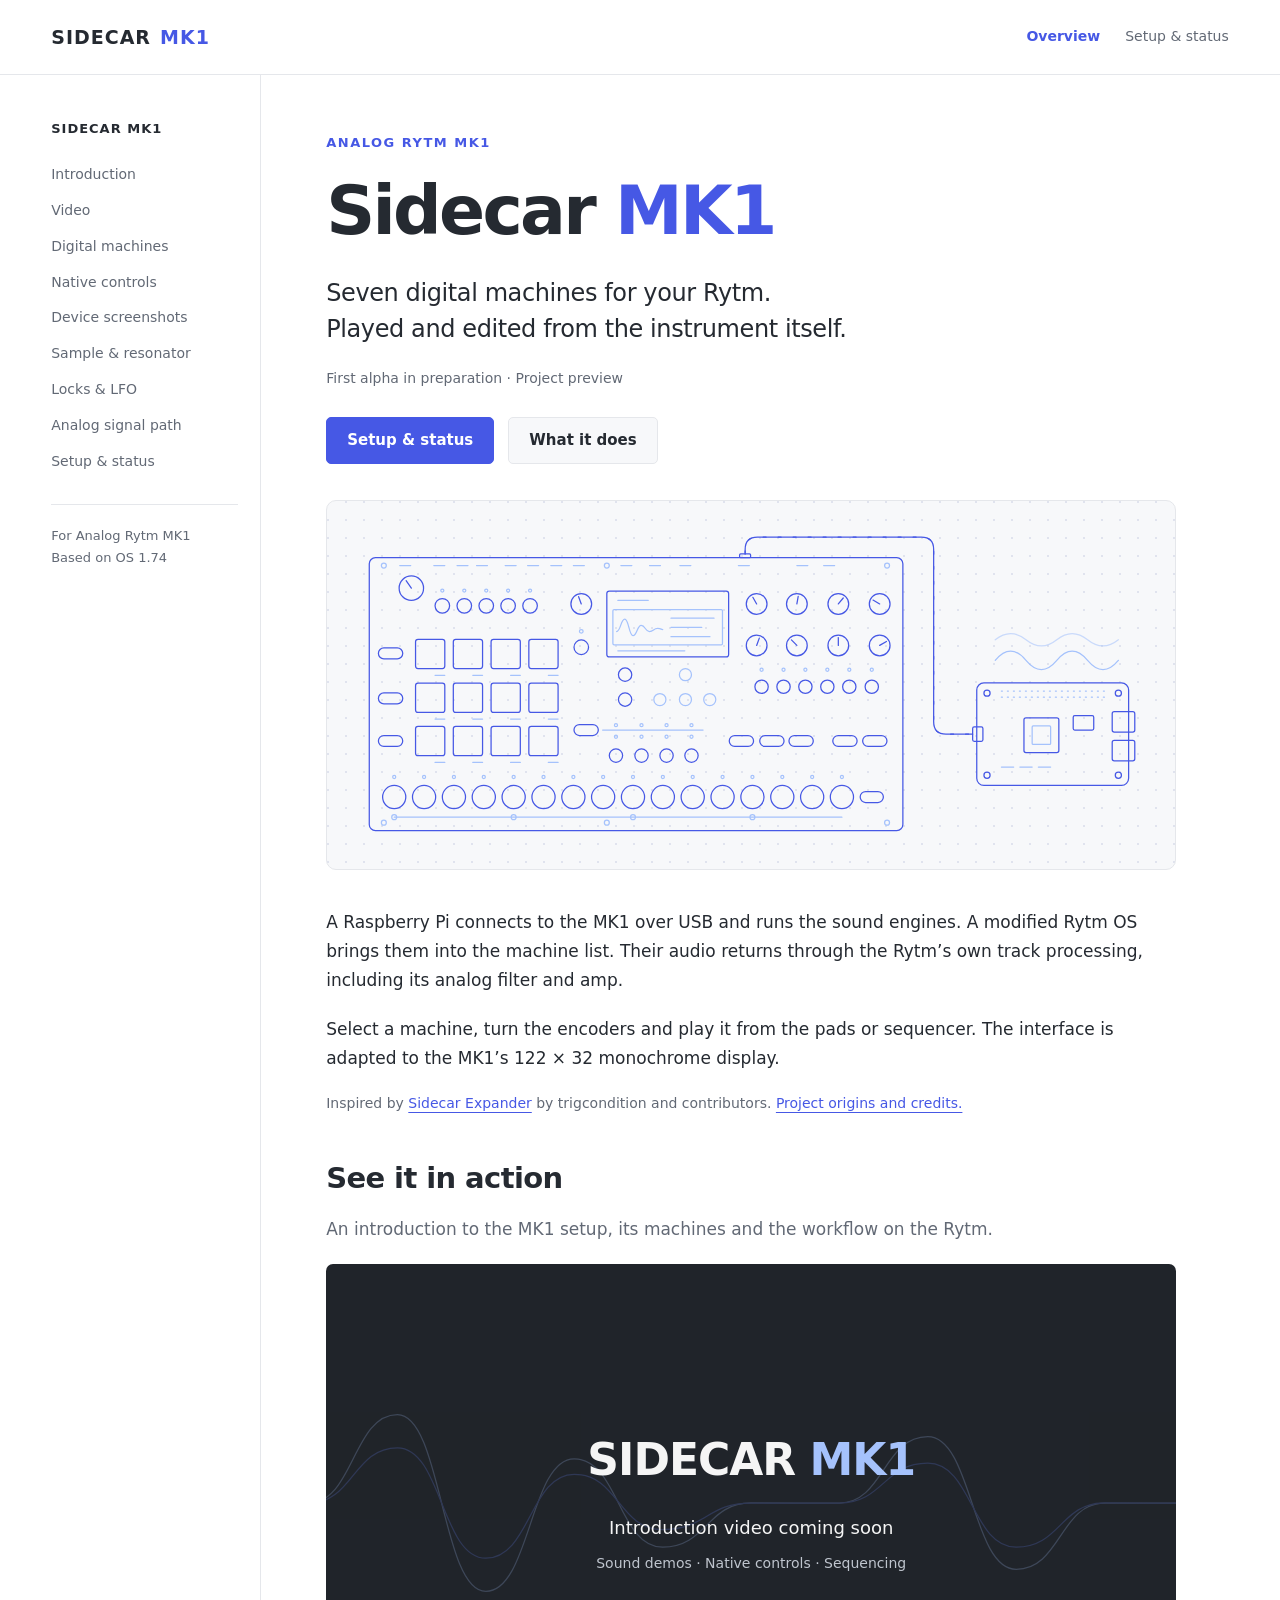
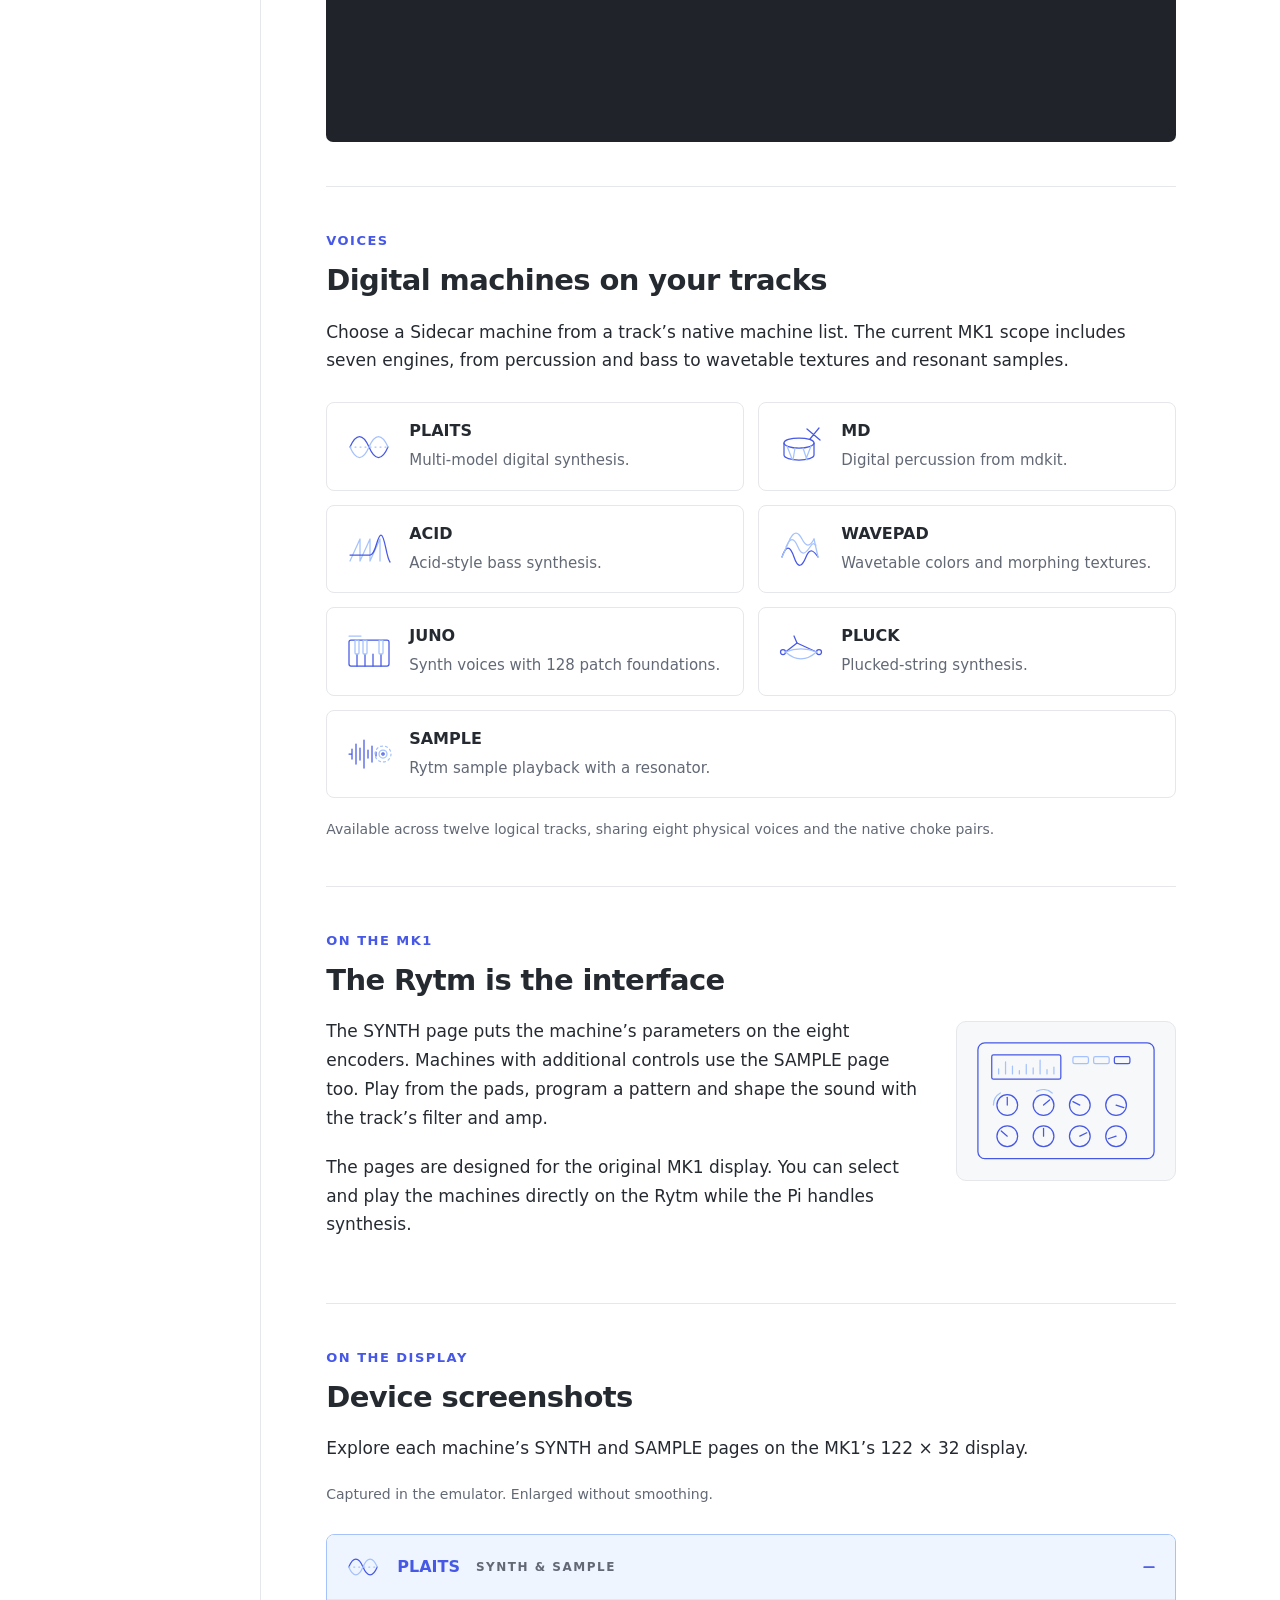
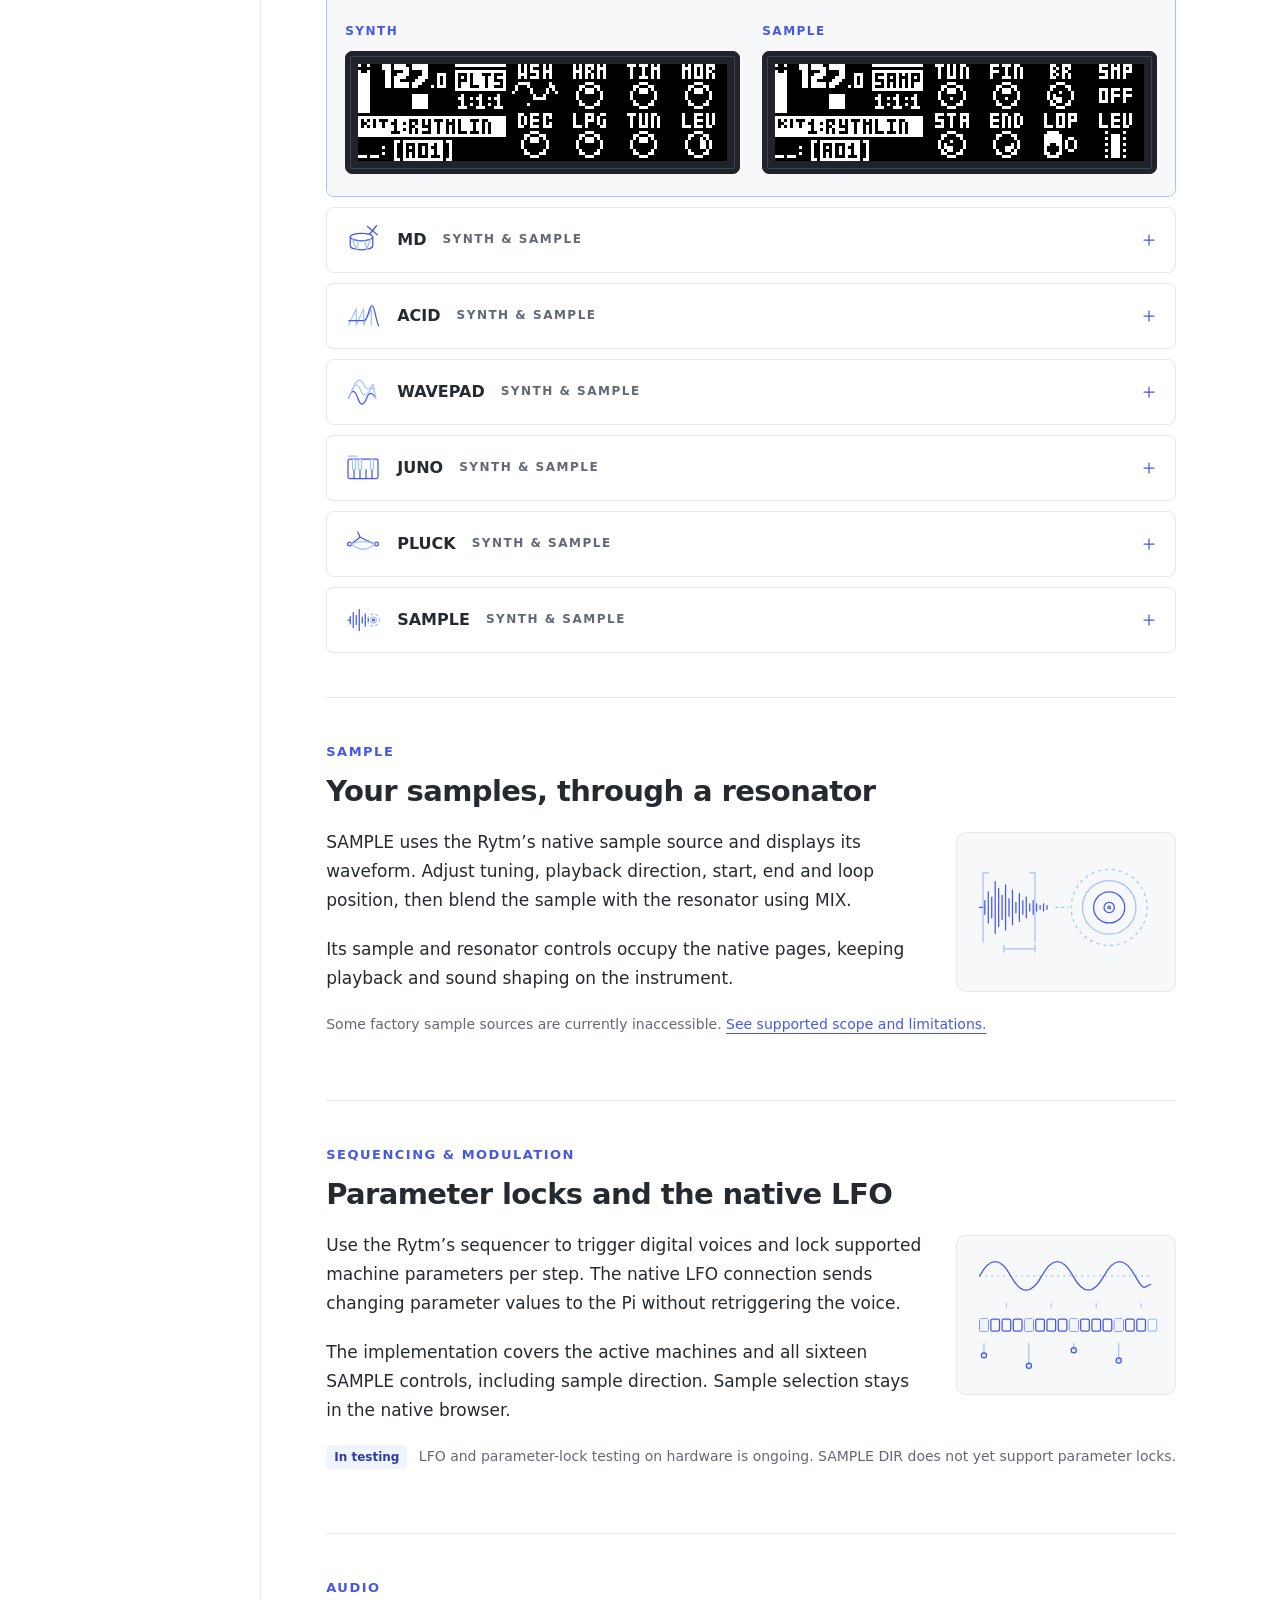
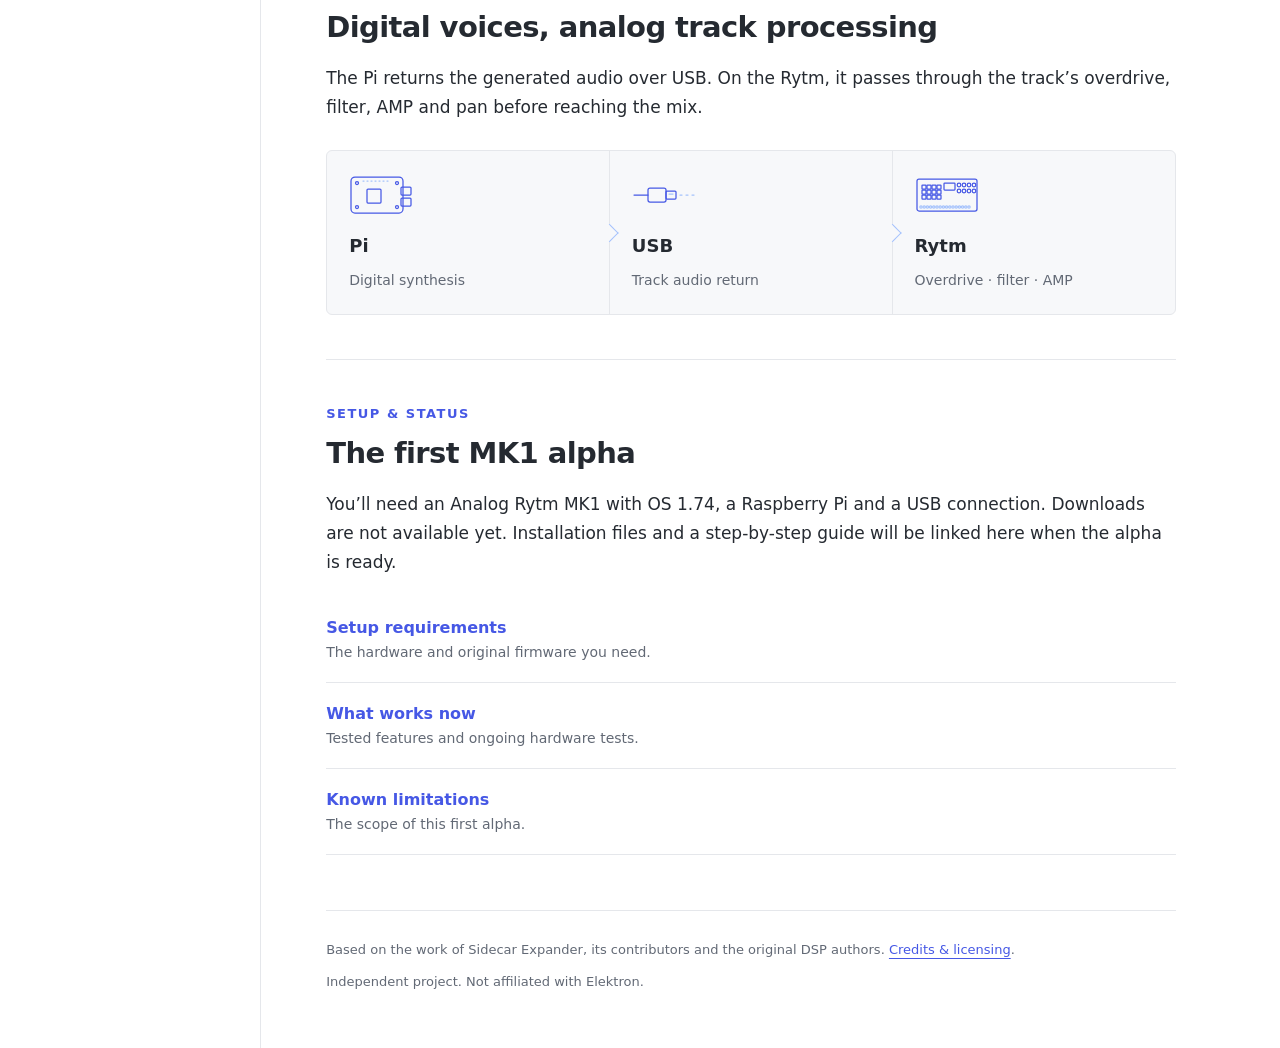
==== site/index.html @ 12b9b9e6 "Publish Sidecar MK1 website" ====
<!doctype html>
<html lang="en">
<head>
  <meta charset="utf-8">
  <meta name="viewport" content="width=device-width, initial-scale=1">
  <title>Sidecar MK1 — Digital machines for the Analog Rytm</title>
  <meta name="description" content="Seven digital machines for the Analog Rytm MK1. Native controls, sequencing, sample resonators and the Rytm analog signal path. Introduction, features and setup.">
  <meta name="theme-color" content="#ffffff">
  <link rel="icon" href="mark.svg" type="image/svg+xml">
  <link rel="stylesheet" href="style.css">
  <script src="video.js" defer></script>
</head>
<body>
  <a class="skip" href="#main">Skip to content</a>
  <header class="masthead">
    <div class="wrap header-inner">
      <a class="brand" href="index.html" aria-label="Sidecar MK1 home">SIDECAR <span>MK1</span></a>
      <nav aria-label="Main navigation">
        <a href="index.html" aria-current="page">Overview</a>
        <a href="guide.html">Setup &amp; status</a>
      </nav>
    </div>
  </header>
  <div class="wrap docs-layout">
    <aside class="sidebar">
      <nav aria-label="On this page">
        <p class="nav-title">SIDECAR MK1</p>
        <a href="#main">Introduction</a>
        <a href="#video">Video</a>
        <a href="#machines">Digital machines</a>
        <a href="#controls">Native controls</a>
        <a href="#screens">Device screenshots</a>
        <a href="#sample">Sample &amp; resonator</a>
        <a href="#modulation">Locks &amp; LFO</a>
        <a href="#signal">Analog signal path</a>
        <a href="#setup">Setup &amp; status</a>
        <div class="sidebar-note">For Analog Rytm MK1<br>Based on OS 1.74</div>
      </nav>
    </aside>
    <main id="main" class="home-content">
      <section class="intro-section">
        <p class="eyebrow">ANALOG RYTM MK1</p>
        <h1>Sidecar <span>MK1</span></h1>
        <p class="lead">Seven digital machines for your Rytm.<br>Played and edited from the instrument itself.</p>
        <p class="version">First alpha in preparation · Project preview</p>
        <div class="actions">
          <a class="button" href="#setup">Setup &amp; status</a>
          <a class="button secondary" href="#machines">What it does</a>
        </div>
        <figure class="hero-art" aria-hidden="true">
          <svg class="illo" viewBox="0 -6 764 300" focusable="false">
            <g class="hero-rytm">
            <rect x="10" y="20" width="520" height="265.9" rx="6"/>
            <circle class="soft" cx="24.2" cy="27.7" r="2.4"/>
            <circle class="soft" cx="514.6" cy="27.7" r="2.4"/>
            <circle class="soft" cx="24.2" cy="278.2" r="2.4"/>
            <circle class="soft" cx="514.6" cy="278.2" r="2.4"/>
            <circle class="soft" cx="241.5" cy="27.7" r="2.4"/>
            <circle class="soft" cx="241.5" cy="278.2" r="2.4"/>
            <path class="soft" d="M39.7 27.7h10.7M72.9 27.7h10.7M95.5 27.7h10.7M114.5 27.7h10.7M142.4 27.7h10.7M164.3 27.7h10.7M186.9 27.7h10.7M208.9 27.7h10.7M255.2 27.7h10.7M283.1 27.7h10.7M312.7 27.7h10.7M369.7 27.7h10.7M426.7 27.7h10.7M452.8 27.7h10.7"/>
            <circle cx="51.0" cy="49.7" r="11.9"/>
            <path d="M51.0 49.7L45.9 42.4"/>
            <circle cx="81.2" cy="66.9" r="7.1"/>
            <circle class="soft" cx="81.2" cy="52.1" r="1.5"/>
            <circle cx="102.6" cy="66.9" r="7.1"/>
            <circle class="soft" cx="102.6" cy="52.1" r="1.5"/>
            <circle cx="124.0" cy="66.9" r="7.1"/>
            <circle class="soft" cx="124.0" cy="52.1" r="1.5"/>
            <circle cx="145.3" cy="66.9" r="7.1"/>
            <circle class="soft" cx="145.3" cy="52.1" r="1.5"/>
            <circle cx="166.7" cy="66.9" r="7.1"/>
            <circle class="soft" cx="166.7" cy="52.1" r="1.5"/>
            <circle cx="216.6" cy="65.1" r="10.1"/>
            <path d="M216.6 65.1L214.0 58.0"/>
            <circle class="soft" cx="216.6" cy="91.8" r="1.8"/>
            <circle cx="216.6" cy="107.3" r="7.1"/>
            <rect x="241.5" y="52.6" width="118.7" height="64.1" rx="2.4"/>
            <rect class="soft" x="247.4" y="70.5" width="106.8" height="34.4" rx="1.2"/>
            <path class="soft" d="M252.2 61.6h29.7M252.2 110.8h65.3"/>
            <path class="soft" d="M251 92c4 0 4-12 8-12s4 16 8 16 4-10 8-10 4 6 8 6 4-3 8-3 3 1 5 1"/>
            <path class="soft" d="M304 79h42M304 88h30M304 97h38"/>
            <rect x="18.9" y="107.9" width="23.7" height="10.7" rx="5.3"/>
            <rect x="18.9" y="151.8" width="23.7" height="10.7" rx="5.3"/>
            <rect x="18.9" y="193.3" width="23.7" height="10.7" rx="5.3"/>
            <rect class="pad" x="55.1" y="99.5" width="28.5" height="28.5" rx="2.4"/>
            <path class="soft" d="M74.1 134.6h9.5"/>
            <rect class="pad" x="91.9" y="99.5" width="28.5" height="28.5" rx="2.4"/>
            <path class="soft" d="M110.9 134.6h9.5"/>
            <rect class="pad pad-hit pad-hit-2" x="128.7" y="99.5" width="28.5" height="28.5" rx="2.4"/>
            <path class="soft" d="M147.7 134.6h9.5"/>
            <rect class="pad" x="165.5" y="99.5" width="28.5" height="28.5" rx="2.4"/>
            <path class="soft" d="M184.5 134.6h9.5"/>
            <rect class="pad" x="55.1" y="142.3" width="28.5" height="28.5" rx="2.4"/>
            <path class="soft" d="M74.1 177.3h9.5"/>
            <rect class="pad" x="91.9" y="142.3" width="28.5" height="28.5" rx="2.4"/>
            <path class="soft" d="M110.9 177.3h9.5"/>
            <rect class="pad" x="128.7" y="142.3" width="28.5" height="28.5" rx="2.4"/>
            <path class="soft" d="M147.7 177.3h9.5"/>
            <rect class="pad" x="165.5" y="142.3" width="28.5" height="28.5" rx="2.4"/>
            <path class="soft" d="M184.5 177.3h9.5"/>
            <rect class="pad pad-hit" x="55.1" y="184.4" width="28.5" height="28.5" rx="2.4"/>
            <path class="soft" d="M74.1 219.5h9.5"/>
            <rect class="pad" x="91.9" y="184.4" width="28.5" height="28.5" rx="2.4"/>
            <path class="soft" d="M110.9 219.5h9.5"/>
            <rect class="pad" x="128.7" y="184.4" width="28.5" height="28.5" rx="2.4"/>
            <path class="soft" d="M147.7 219.5h9.5"/>
            <rect class="pad" x="165.5" y="184.4" width="28.5" height="28.5" rx="2.4"/>
            <path class="soft" d="M184.5 219.5h9.5"/>
            <circle cx="387.5" cy="65.1" r="10.1"/>
            <path d="M387.5 65.1L383.8 58.6"/>
            <circle cx="426.7" cy="65.1" r="10.1"/>
            <path d="M426.7 65.1L428.0 57.7"/>
            <circle cx="467.1" cy="65.1" r="10.1"/>
            <path d="M467.1 65.1L471.9 59.3"/>
            <circle cx="507.4" cy="65.1" r="10.1"/>
            <path d="M507.4 65.1L500.9 61.3"/>
            <circle cx="387.5" cy="105.5" r="10.1"/>
            <path d="M387.5 105.5L390.1 98.4"/>
            <circle cx="426.7" cy="105.5" r="10.1"/>
            <path d="M426.7 105.5L421.4 100.1"/>
            <circle cx="467.1" cy="105.5" r="10.1"/>
            <path d="M467.1 105.5L467.1 97.9"/>
            <circle cx="507.4" cy="105.5" r="10.1"/>
            <path d="M507.4 105.5L514.0 101.7"/>
            <circle cx="392.3" cy="145.8" r="6.5"/>
            <circle class="soft" cx="392.3" cy="129.2" r="1.5"/>
            <circle cx="413.7" cy="145.8" r="6.5"/>
            <circle class="soft" cx="413.7" cy="129.2" r="1.5"/>
            <circle cx="435.0" cy="145.8" r="6.5"/>
            <circle class="soft" cx="435.0" cy="129.2" r="1.5"/>
            <circle cx="456.4" cy="145.8" r="6.5"/>
            <circle class="soft" cx="456.4" cy="129.2" r="1.5"/>
            <circle cx="477.8" cy="145.8" r="6.5"/>
            <circle class="soft" cx="477.8" cy="129.2" r="1.5"/>
            <circle cx="499.7" cy="145.8" r="6.5"/>
            <circle class="soft" cx="499.7" cy="129.2" r="1.5"/>
            <circle cx="259.3" cy="134.0" r="6.5"/>
            <circle cx="259.3" cy="158.3" r="6.5"/>
            <circle class="soft" cx="318.1" cy="134.0" r="5.9"/>
            <circle class="soft" cx="293.2" cy="158.3" r="5.9"/>
            <circle class="soft" cx="318.1" cy="158.3" r="5.9"/>
            <circle class="soft" cx="341.8" cy="158.3" r="5.9"/>
            <rect x="209.5" y="182.6" width="23.7" height="10.7" rx="5.3"/>
            <path class="soft" d="M237.4 188.0h97.9"/>
            <circle cx="250.4" cy="212.9" r="6.5"/>
            <circle class="soft" cx="250.4" cy="183.2" r="1.5"/>
            <circle class="soft" cx="250.4" cy="194.5" r="1.5"/>
            <circle cx="275.3" cy="212.9" r="6.5"/>
            <circle class="soft" cx="275.3" cy="183.2" r="1.5"/>
            <circle class="soft" cx="275.3" cy="194.5" r="1.5"/>
            <circle cx="299.7" cy="212.9" r="6.5"/>
            <circle class="soft" cx="299.7" cy="183.2" r="1.5"/>
            <circle class="soft" cx="299.7" cy="194.5" r="1.5"/>
            <circle cx="324.0" cy="212.9" r="6.5"/>
            <circle class="soft" cx="324.0" cy="183.2" r="1.5"/>
            <circle class="soft" cx="324.0" cy="194.5" r="1.5"/>
            <rect x="360.8" y="193.3" width="23.7" height="10.7" rx="5.3"/>
            <rect x="390.5" y="193.3" width="23.7" height="10.7" rx="5.3"/>
            <rect x="419.0" y="193.3" width="23.7" height="10.7" rx="5.3"/>
            <rect x="461.7" y="193.3" width="23.7" height="10.7" rx="5.3"/>
            <rect x="490.8" y="193.3" width="23.7" height="10.7" rx="5.3"/>
            <circle cx="34.3" cy="253.3" r="11.3"/>
            <circle class="soft" cx="34.3" cy="233.7" r="1.5"/>
            <circle cx="63.4" cy="253.3" r="11.3"/>
            <circle class="soft" cx="63.4" cy="233.7" r="1.5"/>
            <circle cx="92.5" cy="253.3" r="11.3"/>
            <circle class="soft" cx="92.5" cy="233.7" r="1.5"/>
            <circle cx="121.6" cy="253.3" r="11.3"/>
            <circle class="soft" cx="121.6" cy="233.7" r="1.5"/>
            <circle cx="150.7" cy="253.3" r="11.3"/>
            <circle class="soft" cx="150.7" cy="233.7" r="1.5"/>
            <circle cx="179.8" cy="253.3" r="11.3"/>
            <circle class="soft" cx="179.8" cy="233.7" r="1.5"/>
            <circle cx="208.9" cy="253.3" r="11.3"/>
            <circle class="soft" cx="208.9" cy="233.7" r="1.5"/>
            <circle cx="237.9" cy="253.3" r="11.3"/>
            <circle class="soft" cx="237.9" cy="233.7" r="1.5"/>
            <circle cx="267.0" cy="253.3" r="11.3"/>
            <circle class="soft" cx="267.0" cy="233.7" r="1.5"/>
            <circle cx="296.1" cy="253.3" r="11.3"/>
            <circle class="soft" cx="296.1" cy="233.7" r="1.5"/>
            <circle cx="325.2" cy="253.3" r="11.3"/>
            <circle class="soft" cx="325.2" cy="233.7" r="1.5"/>
            <circle cx="354.3" cy="253.3" r="11.3"/>
            <circle class="soft" cx="354.3" cy="233.7" r="1.5"/>
            <circle cx="383.4" cy="253.3" r="11.3"/>
            <circle class="soft" cx="383.4" cy="233.7" r="1.5"/>
            <circle cx="412.5" cy="253.3" r="11.3"/>
            <circle class="soft" cx="412.5" cy="233.7" r="1.5"/>
            <circle cx="441.6" cy="253.3" r="11.3"/>
            <circle class="soft" cx="441.6" cy="233.7" r="1.5"/>
            <circle cx="470.6" cy="253.3" r="11.3"/>
            <circle class="soft" cx="470.6" cy="233.7" r="1.5"/>
            <path class="soft" d="M34.3 272.9H470.6"/>
            <circle class="soft" cx="34.3" cy="272.9" r="2.4"/>
            <circle class="soft" cx="150.7" cy="272.9" r="2.4"/>
            <circle class="soft" cx="267.0" cy="272.9" r="2.4"/>
            <circle class="soft" cx="383.4" cy="272.9" r="2.4"/>
            <rect x="488.4" y="247.9" width="22.6" height="10.7" rx="5.3"/>
            <rect x="370.9" y="16.4" width="10.7" height="3.6" rx="1"/>
            </g>
            <path d="M376.3 16.4V12Q376.3 0 388.3 0H548Q560 0 560 12V180Q560 192 572 192H598"/><path class="hero-signal" d="M376.3 16.4V12Q376.3 0 388.3 0H548Q560 0 560 12V180Q560 192 572 192H598"/>
            <g class="hero-pi">
  <rect x="602" y="142" width="148" height="100" rx="7"/>
  <circle cx="612" cy="152" r="3"/><circle cx="740" cy="152" r="3"/><circle cx="612" cy="232" r="3"/><circle cx="740" cy="232" r="3"/>
  <path class="soft" d="M626 150h104M626 156h104" stroke-dasharray="1 5"/>
  <rect x="648" y="176" width="34" height="34" rx="2"/><rect class="soft" x="656" y="184" width="18" height="18" rx="1"/>
  <rect x="696" y="174" width="20" height="14" rx="1.5"/>
  <rect x="734" y="170" width="22" height="20" rx="2"/><rect x="734" y="198" width="22" height="20" rx="2"/>
  <rect x="598" y="185" width="10" height="14" rx="1.5"/>
  <path class="soft" d="M626 224h12M644 224h12M662 224h12"/>
</g>
<path class="soft" d="M620 120c10-12 20-12 30 0s20 12 30 0 20-12 30 0 20 12 30 0"/>
<path class="soft" d="M620 100c10-8 20-8 30 0s20 8 30 0 20-8 30 0 20 8 30 0" opacity=".55"/>
          </svg>
        </figure>
        <p>A Raspberry Pi connects to the MK1 over USB and runs the sound engines. A modified Rytm OS brings them into the machine list. Their audio returns through the Rytm’s own track processing, including its analog filter and amp.</p>
        <p>Select a machine, turn the encoders and play it from the pads or sequencer. The interface is adapted to the MK1’s 122 × 32 monochrome display.</p>
        <p class="origin">Inspired by <a href="https://trigcondition.github.io/sidecar-expander/">Sidecar Expander</a> by trigcondition and contributors. <a href="guide.html#credits">Project origins and credits.</a></p>
      </section>

      <section class="video-section" id="video" aria-labelledby="video-title">
        <h2 id="video-title">See it in action</h2>
        <p>An introduction to the MK1 setup, its machines and the workflow on the Rytm.</p>
        <div class="video-placeholder" id="video-placeholder">
          <svg class="illo video-illo" viewBox="0 0 400 120" aria-hidden="true" focusable="false">
            <path d="M0 60c20 0 20-40 40-40s20 80 40 80 20-60 40-60 20 40 40 40 20-20 40-20 20 0 40 0 20-30 40-30 20 60 40 60 20-30 40-30 20 0 40 0"/>
            <path class="soft" d="M0 60c20 0 20-25 40-25s20 50 40 50 20-38 40-38 20 25 40 25 20-12 40-12 20 0 40 0 20-18 40-18 20 38 40 38 20-20 40-20 20 0 40 0"/>
          </svg>
          <div class="video-wordmark" aria-hidden="true">SIDECAR <span>MK1</span></div>
          <p>Introduction video coming soon</p>
          <span>Sound demos · Native controls · Sequencing</span>
        </div>
        <div class="video-player" id="video-player" hidden></div>
        <p class="video-fallback" id="video-fallback" hidden><a id="video-link">Watch the introduction on YouTube</a></p>
      </section>

      <section class="feature" id="machines">
        <p class="eyebrow">VOICES</p>
        <h2>Digital machines on your tracks</h2>
        <p>Choose a Sidecar machine from a track’s native machine list. The current MK1 scope includes seven engines, from percussion and bass to wavetable textures and resonant samples.</p>
        <dl class="machine-list">
          <div><svg class="illo machine-icon" viewBox="0 0 48 48" aria-hidden="true" focusable="false"><path d="M5 24c6-14 13-14 19 0s13 14 19 0"/><path class="soft" d="M5 24c6 14 13 14 19 0s13-14 19 0"/><path class="soft" d="M5 24h38" stroke-dasharray="1 4"/></svg><dt>PLAITS</dt><dd>Multi-model digital synthesis.</dd></div>
          <div><svg class="illo machine-icon" viewBox="0 0 48 48" aria-hidden="true" focusable="false"><ellipse cx="22" cy="20" rx="15" ry="5"/><path d="M7 20v12c0 3 7 5 15 5s15-2 15-5V20"/><path class="soft" d="M10 23l5 13M18 25l-2 12M26 25l4 12M34 23l-5 13"/><path d="M30 6l13 11M42 5L33 16"/></svg><dt>MD</dt><dd>Digital percussion from mdkit.</dd></div>
          <div><svg class="illo machine-icon" viewBox="0 0 48 48" aria-hidden="true" focusable="false"><path class="soft" d="M5 36L15 14v22L25 14v22L35 14v22"/><path d="M5 30h20c6 0 7-20 11-20s5 22 9 27"/></svg><dt>ACID</dt><dd>Acid-style bass synthesis.</dd></div>
          <div><svg class="illo machine-icon" viewBox="0 0 48 48" aria-hidden="true" focusable="false"><path class="soft" d="M13 14c4-8 8-8 12 0s8 8 12 0"/><path class="soft" d="M9 22c4-10 8-10 12 0s8 6 12 0 4-2 6-2"/><path d="M5 32c4-12 8-12 12 0s8 10 12 0 8-6 12 0"/><path class="soft" d="M5 32l8-18M41 32l-4-18"/></svg><dt>WAVEPAD</dt><dd>Wavetable colors and morphing textures.</dd></div>
          <div><svg class="illo machine-icon" viewBox="0 0 48 48" aria-hidden="true" focusable="false"><rect x="4" y="12" width="40" height="26" rx="2"/><path d="M12 38V26M20 38V26M28 38V26M36 38V26"/><rect class="soft" x="10" y="12" width="4" height="14" rx="1"/><rect class="soft" x="18" y="12" width="4" height="14" rx="1"/><rect class="soft" x="34" y="12" width="4" height="14" rx="1"/><path class="soft" d="M4 8h12"/></svg><dt>JUNO</dt><dd>Synth voices with 128 patch foundations.</dd></div>
          <div><svg class="illo machine-icon" viewBox="0 0 48 48" aria-hidden="true" focusable="false"><circle cx="6" cy="24" r="2.5"/><circle cx="42" cy="24" r="2.5"/><path d="M8.5 24L20 15l19.5 9"/><path class="soft" d="M8.5 24c10 9 21 9 31 0M8.5 24c10-4 21-4 31 0"/><path d="M20 15l-3-7"/></svg><dt>PLUCK</dt><dd>Plucked-string synthesis.</dd></div>
          <div><svg class="illo machine-icon" viewBox="0 0 48 48" aria-hidden="true" focusable="false"><path d="M4 24h3M7 19v10M11 14v20M15 18v12M19 10v28M23 20v8M27 16v16M31 22v4"/><circle class="soft" cx="38" cy="24" r="4"/><circle class="soft" cx="38" cy="24" r="8" stroke-dasharray="2 3"/><circle cx="38" cy="24" r="1.2"/></svg><dt>SAMPLE</dt><dd>Rytm sample playback with a resonator.</dd></div>
        </dl>
        <p class="note">Available across twelve logical tracks, sharing eight physical voices and the native choke pairs.</p>
      </section>

      <section class="feature" id="controls">
        <p class="eyebrow">ON THE MK1</p>
        <h2>The Rytm is the interface</h2>
        <figure class="feature-art" aria-hidden="true">
          <svg class="illo" viewBox="0 0 220 150" focusable="false">
            <rect x="8" y="8" width="204" height="134" rx="8"/>
            <rect x="24" y="22" width="80" height="28" rx="2"/>
            <path class="soft" d="M32 44v-6M40 44V30M48 44v-9M56 44v-4M64 44V33M72 44v-7M80 44V28M88 44v-5M96 44v-8"/>
            <rect class="soft" x="118" y="24" width="18" height="8" rx="2"/><rect class="soft" x="142" y="24" width="18" height="8" rx="2"/><rect x="166" y="24" width="18" height="8" rx="2"/>
            <circle cx="42" cy="80" r="12"/><path d="M42 80v-9"/><circle cx="84" cy="80" r="12"/><path d="M84 80l7-6"/>
            <circle cx="126" cy="80" r="12"/><path d="M126 80l-8-4"/><circle cx="168" cy="80" r="12"/><path d="M168 80l9 3"/>
            <circle cx="42" cy="116" r="12"/><path d="M42 116l-7-6"/><circle cx="84" cy="116" r="12"/><path d="M84 116v-9"/>
            <circle cx="126" cy="116" r="12"/><path d="M126 116l8-4"/><circle cx="168" cy="116" r="12"/><path d="M168 116l-9 3"/>
            <path class="soft" d="M26 80a16 16 0 0 1 8-14M76 64a16 16 0 0 1 18 2"/>
          </svg></figure>
        <p>The SYNTH page puts the machine’s parameters on the eight encoders. Machines with additional controls use the SAMPLE page too. Play from the pads, program a pattern and shape the sound with the track’s filter and amp.</p>
        <p>The pages are designed for the original MK1 display. You can select and play the machines directly on the Rytm while the Pi handles synthesis.</p>
      </section>

      <section class="feature" id="screens" aria-labelledby="screens-title">
        <p class="eyebrow">ON THE DISPLAY</p>
        <h2 id="screens-title">Device screenshots</h2>
        <p>Explore each machine’s SYNTH and SAMPLE pages on the MK1’s 122 × 32 display.</p>
        <p class="note">Captured in the emulator. Enlarged without smoothing.</p>
        <div class="screen-gallery">
          <details class="screen-machine" name="machine-screens" open>
            <summary><svg class="illo screen-icon" viewBox="0 0 48 48" aria-hidden="true" focusable="false"><path d="M5 24c6-14 13-14 19 0s13 14 19 0"/><path class="soft" d="M5 24c6 14 13 14 19 0s13-14 19 0"/><path class="soft" d="M5 24h38" stroke-dasharray="1 4"/></svg><span class="screen-name">PLAITS</span><span class="screen-summary">SYNTH &amp; SAMPLE</span><svg class="illo screen-toggle" viewBox="0 0 16 16" aria-hidden="true" focusable="false"><path d="M3 8h10"/><path class="screen-toggle-v" d="M8 3v10"/></svg></summary>
            <div class="screen-pair">
              <figure class="screen-panel">
                <figcaption>SYNTH</figcaption>
                <a href="screens/plaits-synth.png" aria-label="Open PLAITS SYNTH screenshot at full size">
                  <img src="screens/plaits-synth.png" width="976" height="256" loading="lazy" alt="PLAITS SYNTH page on the monochrome MK1 display">
                </a>
              </figure>
              <figure class="screen-panel">
                <figcaption>SAMPLE</figcaption>
                <a href="screens/plaits-smpl.png" aria-label="Open PLAITS SAMPLE screenshot at full size">
                  <img src="screens/plaits-smpl.png" width="976" height="256" loading="lazy" alt="PLAITS SAMPLE page on the monochrome MK1 display">
                </a>
              </figure>
            </div>
          </details>
          <details class="screen-machine" name="machine-screens">
            <summary><svg class="illo screen-icon" viewBox="0 0 48 48" aria-hidden="true" focusable="false"><ellipse cx="22" cy="20" rx="15" ry="5"/><path d="M7 20v12c0 3 7 5 15 5s15-2 15-5V20"/><path class="soft" d="M10 23l5 13M18 25l-2 12M26 25l4 12M34 23l-5 13"/><path d="M30 6l13 11M42 5L33 16"/></svg><span class="screen-name">MD</span><span class="screen-summary">SYNTH &amp; SAMPLE</span><svg class="illo screen-toggle" viewBox="0 0 16 16" aria-hidden="true" focusable="false"><path d="M3 8h10"/><path class="screen-toggle-v" d="M8 3v10"/></svg></summary>
            <div class="screen-pair">
              <figure class="screen-panel">
                <figcaption>SYNTH</figcaption>
                <a href="screens/md-synth.png" aria-label="Open MD SYNTH screenshot at full size">
                  <img src="screens/md-synth.png" width="976" height="256" loading="lazy" alt="MD SYNTH page on the monochrome MK1 display">
                </a>
              </figure>
              <figure class="screen-panel">
                <figcaption>SAMPLE</figcaption>
                <a href="screens/md-smpl.png" aria-label="Open MD SAMPLE screenshot at full size">
                  <img src="screens/md-smpl.png" width="976" height="256" loading="lazy" alt="MD SAMPLE page on the monochrome MK1 display">
                </a>
              </figure>
            </div>
          </details>
          <details class="screen-machine" name="machine-screens">
            <summary><svg class="illo screen-icon" viewBox="0 0 48 48" aria-hidden="true" focusable="false"><path class="soft" d="M5 36L15 14v22L25 14v22L35 14v22"/><path d="M5 30h20c6 0 7-20 11-20s5 22 9 27"/></svg><span class="screen-name">ACID</span><span class="screen-summary">SYNTH &amp; SAMPLE</span><svg class="illo screen-toggle" viewBox="0 0 16 16" aria-hidden="true" focusable="false"><path d="M3 8h10"/><path class="screen-toggle-v" d="M8 3v10"/></svg></summary>
            <div class="screen-pair">
              <figure class="screen-panel">
                <figcaption>SYNTH</figcaption>
                <a href="screens/acid-synth.png" aria-label="Open ACID SYNTH screenshot at full size">
                  <img src="screens/acid-synth.png" width="976" height="256" loading="lazy" alt="ACID SYNTH page on the monochrome MK1 display">
                </a>
              </figure>
              <figure class="screen-panel">
                <figcaption>SAMPLE</figcaption>
                <a href="screens/acid-smpl.png" aria-label="Open ACID SAMPLE screenshot at full size">
                  <img src="screens/acid-smpl.png" width="976" height="256" loading="lazy" alt="ACID SAMPLE page on the monochrome MK1 display">
                </a>
              </figure>
            </div>
          </details>
          <details class="screen-machine" name="machine-screens">
            <summary><svg class="illo screen-icon" viewBox="0 0 48 48" aria-hidden="true" focusable="false"><path class="soft" d="M13 14c4-8 8-8 12 0s8 8 12 0"/><path class="soft" d="M9 22c4-10 8-10 12 0s8 6 12 0 4-2 6-2"/><path d="M5 32c4-12 8-12 12 0s8 10 12 0 8-6 12 0"/><path class="soft" d="M5 32l8-18M41 32l-4-18"/></svg><span class="screen-name">WAVEPAD</span><span class="screen-summary">SYNTH &amp; SAMPLE</span><svg class="illo screen-toggle" viewBox="0 0 16 16" aria-hidden="true" focusable="false"><path d="M3 8h10"/><path class="screen-toggle-v" d="M8 3v10"/></svg></summary>
            <div class="screen-pair">
              <figure class="screen-panel">
                <figcaption>SYNTH</figcaption>
                <a href="screens/wavepad-synth.png" aria-label="Open WAVEPAD SYNTH screenshot at full size">
                  <img src="screens/wavepad-synth.png" width="976" height="256" loading="lazy" alt="WAVEPAD SYNTH page on the monochrome MK1 display">
                </a>
              </figure>
              <figure class="screen-panel">
                <figcaption>SAMPLE</figcaption>
                <a href="screens/wavepad-smpl.png" aria-label="Open WAVEPAD SAMPLE screenshot at full size">
                  <img src="screens/wavepad-smpl.png" width="976" height="256" loading="lazy" alt="WAVEPAD SAMPLE page on the monochrome MK1 display">
                </a>
              </figure>
            </div>
          </details>
          <details class="screen-machine" name="machine-screens">
            <summary><svg class="illo screen-icon" viewBox="0 0 48 48" aria-hidden="true" focusable="false"><rect x="4" y="12" width="40" height="26" rx="2"/><path d="M12 38V26M20 38V26M28 38V26M36 38V26"/><rect class="soft" x="10" y="12" width="4" height="14" rx="1"/><rect class="soft" x="18" y="12" width="4" height="14" rx="1"/><rect class="soft" x="34" y="12" width="4" height="14" rx="1"/><path class="soft" d="M4 8h12"/></svg><span class="screen-name">JUNO</span><span class="screen-summary">SYNTH &amp; SAMPLE</span><svg class="illo screen-toggle" viewBox="0 0 16 16" aria-hidden="true" focusable="false"><path d="M3 8h10"/><path class="screen-toggle-v" d="M8 3v10"/></svg></summary>
            <div class="screen-pair">
              <figure class="screen-panel">
                <figcaption>SYNTH</figcaption>
                <a href="screens/juno-synth.png" aria-label="Open JUNO SYNTH screenshot at full size">
                  <img src="screens/juno-synth.png" width="976" height="256" loading="lazy" alt="JUNO SYNTH page on the monochrome MK1 display">
                </a>
              </figure>
              <figure class="screen-panel">
                <figcaption>SAMPLE</figcaption>
                <a href="screens/juno-smpl.png" aria-label="Open JUNO SAMPLE screenshot at full size">
                  <img src="screens/juno-smpl.png" width="976" height="256" loading="lazy" alt="JUNO SAMPLE page on the monochrome MK1 display">
                </a>
              </figure>
            </div>
          </details>
          <details class="screen-machine" name="machine-screens">
            <summary><svg class="illo screen-icon" viewBox="0 0 48 48" aria-hidden="true" focusable="false"><circle cx="6" cy="24" r="2.5"/><circle cx="42" cy="24" r="2.5"/><path d="M8.5 24L20 15l19.5 9"/><path class="soft" d="M8.5 24c10 9 21 9 31 0M8.5 24c10-4 21-4 31 0"/><path d="M20 15l-3-7"/></svg><span class="screen-name">PLUCK</span><span class="screen-summary">SYNTH &amp; SAMPLE</span><svg class="illo screen-toggle" viewBox="0 0 16 16" aria-hidden="true" focusable="false"><path d="M3 8h10"/><path class="screen-toggle-v" d="M8 3v10"/></svg></summary>
            <div class="screen-pair">
              <figure class="screen-panel">
                <figcaption>SYNTH</figcaption>
                <a href="screens/pluck-synth.png" aria-label="Open PLUCK SYNTH screenshot at full size">
                  <img src="screens/pluck-synth.png" width="976" height="256" loading="lazy" alt="PLUCK SYNTH page on the monochrome MK1 display">
                </a>
              </figure>
            </div>
            <p class="screen-note">PLUCK has no additional controls on the SAMPLE page.</p>
          </details>
          <details class="screen-machine" name="machine-screens">
            <summary><svg class="illo screen-icon" viewBox="0 0 48 48" aria-hidden="true" focusable="false"><path d="M4 24h3M7 19v10M11 14v20M15 18v12M19 10v28M23 20v8M27 16v16M31 22v4"/><circle class="soft" cx="38" cy="24" r="4"/><circle class="soft" cx="38" cy="24" r="8" stroke-dasharray="2 3"/><circle cx="38" cy="24" r="1.2"/></svg><span class="screen-name">SAMPLE</span><span class="screen-summary">SYNTH &amp; SAMPLE</span><svg class="illo screen-toggle" viewBox="0 0 16 16" aria-hidden="true" focusable="false"><path d="M3 8h10"/><path class="screen-toggle-v" d="M8 3v10"/></svg></summary>
            <div class="screen-pair">
              <figure class="screen-panel">
                <figcaption>SYNTH</figcaption>
                <a href="screens/sample-synth.png" aria-label="Open SAMPLE SYNTH screenshot at full size">
                  <img src="screens/sample-synth.png" width="976" height="256" loading="lazy" alt="SAMPLE SYNTH page on the monochrome MK1 display">
                </a>
              </figure>
              <figure class="screen-panel">
                <figcaption>SAMPLE</figcaption>
                <a href="screens/sample-smpl.png" aria-label="Open SAMPLE SAMPLE screenshot at full size">
                  <img src="screens/sample-smpl.png" width="976" height="256" loading="lazy" alt="SAMPLE playback page with a synthetic four-bar kick-loop waveform on the monochrome MK1 display">
                </a>
              </figure>
            </div>
          </details>
        </div>
      </section>

      <section class="feature" id="sample">
        <p class="eyebrow">SAMPLE</p>
        <h2>Your samples, through a resonator</h2>
        <figure class="feature-art" aria-hidden="true">
          <svg class="illo" viewBox="0 0 220 150" focusable="false">
            <path d="M10 70h6M16 62v16M20 52v36M24 58v24M28 40v60M32 48v44M36 56v28M40 44v52M44 60v20M48 50v40M52 64v12M56 54v32M60 62v16M64 58v24M68 66v8M72 62v16M76 66v8M80 68v4M84 66v8M88 68v4"/>
            <path class="soft" d="M14 30v80M74 30v80"/>
            <path class="soft" d="M14 30l6 0M74 30h-6"/>
            <path class="soft" d="M38 118h36M38 114v8M74 114v8" />
            <path class="soft" d="M98 70h14" stroke-dasharray="2 4"/>
            <circle cx="160" cy="70" r="6"/>
            <circle cx="160" cy="70" r="18"/>
            <circle class="soft" cx="160" cy="70" r="31"/>
            <circle class="soft" cx="160" cy="70" r="44" stroke-dasharray="2 5"/>
            <circle cx="160" cy="70" r="1.5"/>
          </svg></figure>
        <p>SAMPLE uses the Rytm’s native sample source and displays its waveform. Adjust tuning, playback direction, start, end and loop position, then blend the sample with the resonator using MIX.</p>
        <p>Its sample and resonator controls occupy the native pages, keeping playback and sound shaping on the instrument.</p>
        <p class="note">Some factory sample sources are currently inaccessible. <a href="guide.html#limits">See supported scope and limitations.</a></p>
      </section>

      <section class="feature" id="modulation">
        <p class="eyebrow">SEQUENCING &amp; MODULATION</p>
        <h2>Parameter locks and the native LFO</h2>
        <figure class="feature-art" aria-hidden="true">
          <svg class="illo" viewBox="0 0 220 150" focusable="false">
            <path class="soft" d="M10 30h200" stroke-dasharray="1 5"/>
            <path d="M10 30c12-22 24-22 36 0s24 22 36 0 24-22 36 0 24 22 36 0 24-22 36 0 12 10 18 10"/>
            <g>
              <rect x="10" y="80" width="10" height="14" rx="2"/><rect x="23" y="80" width="10" height="14" rx="2"/><rect x="36" y="80" width="10" height="14" rx="2"/><rect x="49" y="80" width="10" height="14" rx="2"/>
              <rect x="62" y="80" width="10" height="14" rx="2"/><rect x="75" y="80" width="10" height="14" rx="2"/><rect x="88" y="80" width="10" height="14" rx="2"/><rect x="101" y="80" width="10" height="14" rx="2"/>
              <rect x="114" y="80" width="10" height="14" rx="2"/><rect x="127" y="80" width="10" height="14" rx="2"/><rect x="140" y="80" width="10" height="14" rx="2"/><rect x="153" y="80" width="10" height="14" rx="2"/>
              <rect x="166" y="80" width="10" height="14" rx="2"/><rect x="179" y="80" width="10" height="14" rx="2"/><rect x="192" y="80" width="10" height="14" rx="2"/><rect x="205" y="80" width="10" height="14" rx="2" class="soft"/>
            </g>
            <path class="fill-soft" d="M10 80h10v14H10zM62 80h10v14H62zM114 80h10v14h-10zM166 80h10v14h-10z"/>
            <path class="soft" d="M15 108v14M67 108v26M119 108v8M171 108v20"/>
            <circle cx="15" cy="122" r="3"/><circle cx="67" cy="134" r="3"/><circle cx="119" cy="116" r="3"/><circle cx="171" cy="128" r="3"/>
            <path class="soft" d="M41 66v-4M93 66v-4M145 66v-4M197 66v-4"/>
          </svg></figure>
        <p>Use the Rytm’s sequencer to trigger digital voices and lock supported machine parameters per step. The native LFO connection sends changing parameter values to the Pi without retriggering the voice.</p>
        <p>The implementation covers the active machines and all sixteen SAMPLE controls, including sample direction. Sample selection stays in the native browser.</p>
        <p class="note"><span class="badge">In testing</span> LFO and parameter-lock testing on hardware is ongoing. SAMPLE DIR does not yet support parameter locks.</p>
      </section>

      <section class="feature" id="signal">
        <p class="eyebrow">AUDIO</p>
        <h2>Digital voices, analog track processing</h2>
        <p>The Pi returns the generated audio over USB. On the Rytm, it passes through the track’s overdrive, filter, AMP and pan before reaching the mix.</p>
        <ol class="signal-flow" aria-label="Audio path">
          <li><svg class="illo flow-icon" viewBox="0 0 64 44" aria-hidden="true" focusable="false"><rect x="2" y="4" width="52" height="36" rx="4"/><circle cx="8" cy="10" r="1.5"/><circle cx="48" cy="10" r="1.5"/><circle cx="8" cy="34" r="1.5"/><circle cx="48" cy="34" r="1.5"/><path class="soft" d="M14 8h28" stroke-dasharray="1 3"/><rect x="18" y="16" width="14" height="14" rx="1"/><rect x="52" y="14" width="10" height="8" rx="1"/><rect x="52" y="25" width="10" height="8" rx="1"/></svg><strong>Pi</strong><span>Digital synthesis</span></li>
          <li><svg class="illo flow-icon" viewBox="0 0 64 44" aria-hidden="true" focusable="false"><path d="M2 22h14"/><rect x="16" y="15" width="18" height="14" rx="2"/><rect x="34" y="18" width="10" height="8" rx="1"/><path class="soft" d="M37 21h4"/><path class="soft" d="M48 22h14" stroke-dasharray="2 4"/></svg><strong>USB</strong><span>Track audio return</span></li>
          <li><svg class="illo flow-icon" viewBox="0 0 64 44" aria-hidden="true" focusable="false"><rect x="2" y="6" width="60" height="32" rx="2"/><rect x="7" y="12" width="4" height="4" rx=".6"/><rect x="12" y="12" width="4" height="4" rx=".6"/><rect x="17" y="12" width="4" height="4" rx=".6"/><rect x="22" y="12" width="4" height="4" rx=".6"/><rect x="7" y="17" width="4" height="4" rx=".6"/><rect x="12" y="17" width="4" height="4" rx=".6"/><rect x="17" y="17" width="4" height="4" rx=".6"/><rect x="22" y="17" width="4" height="4" rx=".6"/><rect x="7" y="22" width="4" height="4" rx=".6"/><rect x="12" y="22" width="4" height="4" rx=".6"/><rect x="17" y="22" width="4" height="4" rx=".6"/><rect x="22" y="22" width="4" height="4" rx=".6"/><rect x="29" y="10" width="11" height="7" rx=".8"/><circle cx="44" cy="12" r="1.8"/><circle cx="49" cy="12" r="1.8"/><circle cx="54" cy="12" r="1.8"/><circle cx="59" cy="12" r="1.8"/><circle cx="44" cy="18" r="1.8"/><circle cx="49" cy="18" r="1.8"/><circle cx="54" cy="18" r="1.8"/><circle cx="59" cy="18" r="1.8"/><g class="soft"><circle cx="6.0" cy="34" r="1.2"/><circle cx="9.2" cy="34" r="1.2"/><circle cx="12.4" cy="34" r="1.2"/><circle cx="15.6" cy="34" r="1.2"/><circle cx="18.8" cy="34" r="1.2"/><circle cx="22.0" cy="34" r="1.2"/><circle cx="25.2" cy="34" r="1.2"/><circle cx="28.4" cy="34" r="1.2"/><circle cx="31.6" cy="34" r="1.2"/><circle cx="34.8" cy="34" r="1.2"/><circle cx="38.0" cy="34" r="1.2"/><circle cx="41.2" cy="34" r="1.2"/><circle cx="44.4" cy="34" r="1.2"/><circle cx="47.6" cy="34" r="1.2"/><circle cx="50.8" cy="34" r="1.2"/><circle cx="54.0" cy="34" r="1.2"/></g></svg><strong>Rytm</strong><span>Overdrive · filter · AMP</span></li>
        </ol>
      </section>

      <section class="feature" id="setup">
        <p class="eyebrow">SETUP &amp; STATUS</p>
        <h2>The first MK1 alpha</h2>
        <p>You’ll need an Analog Rytm MK1 with OS 1.74, a Raspberry Pi and a USB connection. Downloads are not available yet. Installation files and a step-by-step guide will be linked here when the alpha is ready.</p>
        <div class="resource-links">
          <a href="guide.html#setup"><strong>Setup requirements</strong><span>The hardware and original firmware you need.</span></a>
          <a href="guide.html#status"><strong>What works now</strong><span>Tested features and ongoing hardware tests.</span></a>
          <a href="guide.html#limits"><strong>Known limitations</strong><span>The scope of this first alpha.</span></a>
        </div>
      </section>
      <footer class="page-footer">
        <p>Based on the work of Sidecar Expander, its contributors and the original DSP authors. <a href="guide.html#credits">Credits &amp; licensing</a>.</p>
        <p>Independent project. Not affiliated with Elektron.</p>
      </footer>
    </main>
  </div>
</body>
</html>
---- site/style.css ----
@charset "UTF-8";
:root {
  color-scheme: light;
  --bg: #fff;
  --text: #252a31;
  --muted: #626975;
  --line: #e5e7eb;
  --surface: #f7f8fa;
  --accent: #4658e5;
  --accent-soft: #a5c2fc;
  --accent-tint: #eef5ff;
  --sans: -apple-system, BlinkMacSystemFont, "SF Pro Text", system-ui, "Segoe UI", sans-serif;
}
* { box-sizing: border-box; }
html { scroll-behavior: smooth; scroll-padding-top: 100px; }
body { margin: 0; background: var(--bg); color: var(--text); font: 17px/1.7 var(--sans); }
[hidden] { display: none !important; }
a { color: var(--accent); text-underline-offset: 4px; }
a:hover { text-decoration-thickness: 2px; }
a:focus-visible { outline: 3px solid var(--accent); outline-offset: 5px; }
img { max-width: 100%; height: auto; }
p { margin: 0 0 20px; }
h1, h2, h3 { line-height: 1.25; margin-top: 0; letter-spacing: -.6px; }
h2 { font-size: 29px; margin-bottom: 19px; font-weight: 650; }
.wrap { width: min(1200px, 92%); margin-inline: auto; }
.skip { position: absolute; top: -100px; left: 1rem; z-index: 30; background: #fff; padding: 12px 20px; }
.skip:focus { top: 10px; }
.masthead { position: sticky; top: 0; z-index: 10; background: #fffffff5; border-bottom: 1px solid var(--line); }
.header-inner { min-height: 74px; display: flex; justify-content: space-between; align-items: center; gap: 25px; }
.brand { color: var(--text); font: 750 19px/1.3 var(--sans); letter-spacing: 1px; text-decoration: none; display: flex; align-items: center; gap: 9px; }
.brand span { color: var(--accent); }
.masthead nav { display: flex; gap: 25px; font-size: 14px; }
.masthead nav a { text-decoration: none; color: var(--muted); }
.masthead nav a[aria-current] { color: var(--accent); font-weight: 600; }
.docs-layout { display: grid; grid-template-columns: 210px minmax(0, 1fr); gap: 65px; }
.sidebar { border-right: 1px solid var(--line); padding-top: 45px; }
.sidebar nav { position: sticky; top: 110px; padding-right: 22px; }
.nav-title { font: 650 13px/1.4 var(--sans); letter-spacing: 1px; margin-bottom: 19px; }
.sidebar a { display: block; color: var(--muted); font-size: 14px; text-decoration: none; padding: 6px 0; }
.sidebar a:hover { color: var(--accent); }
.sidebar-note { border-top: 1px solid var(--line); margin-top: 25px; padding-top: 20px; font-size: 13px; color: var(--muted); }
.home-content { max-width: 850px; padding-top: 58px; min-width: 0; }
.eyebrow { color: var(--accent); font: 600 13px/1.6 var(--sans); letter-spacing: 1.5px; margin-bottom: 14px; }
h1 { font-size: clamp(44px, 5.4vw, 68px); letter-spacing: -2.7px; margin-bottom: 22px; }
h1 span { color: var(--accent); }
.lead { font-size: 24px; line-height: 1.5; font-weight: 450; letter-spacing: -.4px; }
.version { font-size: 14px; color: var(--muted); }
.actions { display: flex; gap: 14px; flex-wrap: wrap; margin: 26px 0 36px; }
.button { border-radius: 5px; padding: 10px 20px; color: #fff; background: var(--accent); border: 1px solid var(--accent); font-size: 15px; font-weight: 600; text-decoration: none; }
.button:hover { background: #3845ca; }
.button.secondary { color: var(--text); background: var(--surface); border-color: var(--line); }
.button.secondary:hover { background: #eceef1; }
.origin { color: var(--muted); font-size: 14px; }
.video-section { margin: 44px 0 12px; }
.video-section > p { color: var(--muted); }
.video-placeholder { position: relative; overflow: hidden; aspect-ratio: 16 / 9; display: flex; flex-direction: column; align-items: center; justify-content: center; padding: 25px; text-align: center; background: #20242a; color: #f5f5f5; border-radius: 7px; }
.video-placeholder > :not(svg) { position: relative; }
.video-illo { position: absolute; left: -2%; width: 104%; top: 50%; transform: translateY(-50%); opacity: .22; --accent: #a5c2fc; --accent-soft: #637ef1; }
.video-wordmark { font: 700 clamp(24px, 3.5vw, 44px)/1.3 var(--sans); letter-spacing: -1px; margin-bottom: 25px; }
.video-wordmark span { color: #a5c2fc; }
.video-placeholder p { font-size: 18px; margin-bottom: 8px; }
.video-placeholder > span { color: #bfc5ce; font-size: 14px; }
.video-player { aspect-ratio: 16 / 9; background: #20242a; border-radius: 7px; overflow: hidden; }
.video-player iframe { display: block; width: 100%; height: 100%; border: 0; }
.video-fallback { margin-top: 12px; font-size: 14px; }
.illo { fill: none; stroke: var(--accent); stroke-width: 1.25; stroke-linecap: round; stroke-linejoin: round; }
.illo * { vector-effect: non-scaling-stroke; }
.illo .soft { stroke: var(--accent-soft); }
.illo .fill-soft { fill: var(--accent-tint); stroke: none; }
.hero-art { margin: 8px 0 38px; padding: 30px 32px; border: 1px solid var(--line); border-radius: 10px; background: radial-gradient(circle at 1px 1px, #e0e3ee 1px, transparent 0) 0 0 / 18px 18px, var(--surface); }
.hero-art svg { display: block; width: 100%; height: auto; }
.hero-signal { stroke-dasharray: 3 12; animation: signal 1.6s linear infinite; }
.pad-hit { animation: pad 3.2s ease-in-out infinite; }
.pad-hit-2 { animation-delay: 1.6s; }
@keyframes signal { to { stroke-dashoffset: -30; } }
@keyframes pad { 0%, 40%, 100% { fill: transparent; } 8% { fill: var(--accent-tint); } }
.feature-art { float: right; width: 220px; margin: 4px 0 18px 34px; padding: 14px; border: 1px solid var(--line); border-radius: 10px; background: var(--surface); }
.feature-art svg { display: block; width: 100%; height: auto; }
.feature::after { content: ""; display: block; clear: both; }
.feature { padding-top: 44px; margin-top: 44px; border-top: 1px solid var(--line); }
.feature .eyebrow { margin-bottom: 10px; }
.machine-list { display: grid; grid-template-columns: 1fr 1fr; gap: 14px; margin: 27px 0 20px; }
.machine-list > div { display: grid; grid-template-columns: 48px 1fr; column-gap: 16px; align-items: center; padding: 16px 18px; border: 1px solid var(--line); border-radius: 8px; background: var(--bg); transition: border-color .2s, background .2s; }
.machine-list > div:hover { border-color: var(--accent-soft); background: var(--accent-tint); }
.machine-list > div:last-child:nth-child(odd) { grid-column: 1 / -1; }
.machine-icon { grid-row: span 2; width: 48px; height: 48px; }
.machine-list dt { font: 650 16px/1.5 var(--sans); margin-bottom: 5px; }
.machine-list dd { margin: 0; color: var(--muted); font-size: 15px; }
.note { font-size: 14px; color: var(--muted); }
.badge { display: inline-block; margin-right: 7px; padding: 2px 8px; border-radius: 4px; font-size: 12px; font-weight: 600; color: #303ca3; background: #eef5ff; }
.signal-flow { list-style: none; display: grid; grid-template-columns: repeat(3, 1fr); border: 1px solid var(--line); border-radius: 6px; background: var(--surface); padding: 0; margin: 28px 0 0; }
.signal-flow li { position: relative; padding: 22px; border-right: 1px solid var(--line); }
.signal-flow li:not(:last-child)::after { content: ""; position: absolute; right: -7px; top: 50%; width: 12px; height: 12px; border-top: 1px solid var(--accent-soft); border-right: 1px solid var(--accent-soft); background: var(--surface); transform: translateY(-50%) rotate(45deg); z-index: 1; }
.flow-icon { display: block; width: 64px; height: 44px; margin-bottom: 14px; }
.signal-flow li:last-child { border: 0; }
.signal-flow strong { display: block; font-size: 18px; margin-bottom: 7px; }
.signal-flow span { font-size: 14px; color: var(--muted); display: block; }
/* Native disclosure controls keep every machine accessible without JavaScript. */
.screen-gallery { display: grid; gap: 10px; margin-top: 27px; }
.screen-machine { border: 1px solid var(--line); border-radius: 8px; background: var(--bg); overflow: hidden; transition: border-color .2s; }
.screen-machine:hover, .screen-machine[open] { border-color: var(--accent-soft); }
.screen-machine summary { display: flex; align-items: center; gap: 16px; padding: 14px 18px; cursor: pointer; list-style: none; transition: background .2s; }
.screen-machine summary::-webkit-details-marker { display: none; }
.screen-machine summary:hover, .screen-machine[open] summary { background: var(--accent-tint); }
.screen-machine summary:focus-visible { outline: 3px solid var(--accent); outline-offset: -3px; }
.screen-icon { flex: none; width: 36px; height: 36px; }
.screen-name { font: 650 16px/1.5 var(--sans); }
.screen-machine[open] .screen-name { color: var(--accent); }
.screen-summary { color: var(--muted); font: 600 12px/1.6 var(--sans); letter-spacing: 1.5px; }
.screen-toggle { flex: none; width: 16px; height: 16px; margin-left: auto; }
.screen-toggle-v { transform-origin: 8px 8px; transition: transform .2s; }
.screen-machine[open] .screen-toggle-v { transform: rotate(90deg); }
.screen-pair { display: grid; grid-template-columns: repeat(2, minmax(0, 1fr)); gap: 22px; padding: 22px 18px; border-top: 1px solid var(--line); background: var(--surface); }
.screen-panel { margin: 0; min-width: 0; }
.screen-panel figcaption { margin-bottom: 10px; color: var(--accent); font: 600 12px/1.6 var(--sans); letter-spacing: 1.5px; }
.screen-panel a { display: block; padding: 12px; border: 1px solid #20242a; border-radius: 7px; background: #20242a; box-shadow: inset 0 0 0 4px #20242a, inset 0 0 0 5px #a5c2fc33; transition: border-color .2s; }
.screen-panel a:hover { border-color: var(--accent-soft); }
.screen-panel a:focus-visible { outline: 3px solid var(--accent); outline-offset: 3px; }
.screen-panel img { display: block; width: 100%; height: auto; image-rendering: pixelated; }
.screen-note { margin: 0; padding: 0 18px 20px; background: var(--surface); font-size: 14px; color: var(--muted); }
.resource-links { display: grid; gap: 0; }
.resource-links a { text-decoration: none; padding: 17px 0; border-bottom: 1px solid var(--line); }
.resource-links strong, .resource-links span { display: block; }
.resource-links strong { font-size: 16px; }
.resource-links span { font-size: 14px; color: var(--muted); }
.resource-links a:hover strong { text-decoration: underline; }
.page-footer { margin-top: 55px; padding: 28px 0 45px; border-top: 1px solid var(--line); }
.page-footer p { font-size: 13px; color: var(--muted); margin-bottom: 10px; }
.guide { max-width: 880px; padding-block: 60px; }
.guide h1 { font-size: clamp(40px, 5vw, 58px); }
.guide h2 { margin-top: 55px; }
.guide p, .guide li { color: var(--muted); }
.guide strong { color: var(--text); }
.guide li { margin-bottom: 10px; }
.guide code { font: 14px var(--sans); overflow-wrap: anywhere; }
.guide .notice { border-left: 3px solid var(--accent); padding: 18px 22px; background: var(--surface); margin-bottom: 26px; }
.guide .notice p { margin: 0; }
.guide nav { display: flex; flex-wrap: wrap; gap: 22px; font-size: 15px; }
.guide table { border-collapse: collapse; width: 100%; margin: 25px 0; font-size: 15px; }
.guide td, .guide th { text-align: left; padding: 15px; border-bottom: 1px solid var(--line); vertical-align: top; }
.guide td { color: var(--muted); }
.footer { border-top: 1px solid var(--line); padding-block: 30px; display: flex; gap: 25px; justify-content: space-between; font-size: 14px; }
.footer p { color: var(--muted); margin: 0; }
@media (max-width: 960px) {
  .feature-art { width: 180px; margin-left: 24px; }
  .docs-layout { grid-template-columns: 175px minmax(0, 1fr); gap: 35px; }
  .signal-flow li { padding: 16px; }
}
@media (max-width: 720px) {
  .screen-pair { grid-template-columns: 1fr; gap: 18px; padding: 18px 16px; }
  .screen-machine summary { gap: 12px; padding: 12px 16px; }
  .screen-icon { width: 30px; height: 30px; }
  .screen-summary { display: none; }
  .screen-note { padding: 0 16px 18px; }
  .wrap { width: 90%; }
  .header-inner { min-height: 68px; gap: 12px; }
  .brand { font-size: 16px; }
  .masthead nav { font-size: 13px; gap: 15px; }
  .docs-layout { display: block; }
  .sidebar { border-right: 0; border-bottom: 1px solid var(--line); padding: 16px 0; }
  .sidebar nav { position: static; display: flex; gap: 8px 20px; flex-wrap: wrap; padding: 0; }
  .sidebar a { font-size: 13px; padding: 2px 0; }
  .nav-title, .sidebar-note { display: none; }
  .home-content { padding-top: 38px; }
  h1 { font-size: 46px; letter-spacing: -2px; }
  .lead { font-size: 21px; }
  h2 { font-size: 26px; }
  .feature { padding-top: 30px; margin-top: 32px; }
  .machine-list { grid-template-columns: 1fr; gap: 10px; }
  .machine-list > div:last-child:nth-child(odd) { grid-column: auto; }
  .feature-art { float: none; width: 100%; max-width: 260px; margin: 4px 0 22px; }
  .hero-art { padding: 16px 14px 10px; }
  .signal-flow li:not(:last-child)::after { right: auto; left: 28px; top: auto; bottom: -7px; transform: rotate(135deg); }
  .machine-list dd { font-size: 14px; }
  .video-placeholder { padding: 18px; }
  .video-wordmark { margin-bottom: 16px; }
  .video-placeholder p { font-size: 16px; }
  .video-placeholder > span { font-size: 12px; }
  .signal-flow { grid-template-columns: 1fr; }
  .signal-flow li { border-right: 0; border-bottom: 1px solid var(--line); }
  .guide { padding-block: 40px; }
  .guide th, .guide td { padding: 10px 7px; font-size: 14px; }
  .footer { flex-wrap: wrap; }
}
@media (max-width: 380px) {
  .header-inner { flex-wrap: wrap; padding-block: 13px; }
  .video-placeholder > span { display: none; }
}
@media (prefers-reduced-motion: reduce) {
  html { scroll-behavior: auto; }
  .hero-signal, .pad-hit { animation: none; }
  .machine-list > div, .screen-machine, .screen-machine summary, .screen-toggle-v, .screen-panel a { transition: none; }
}
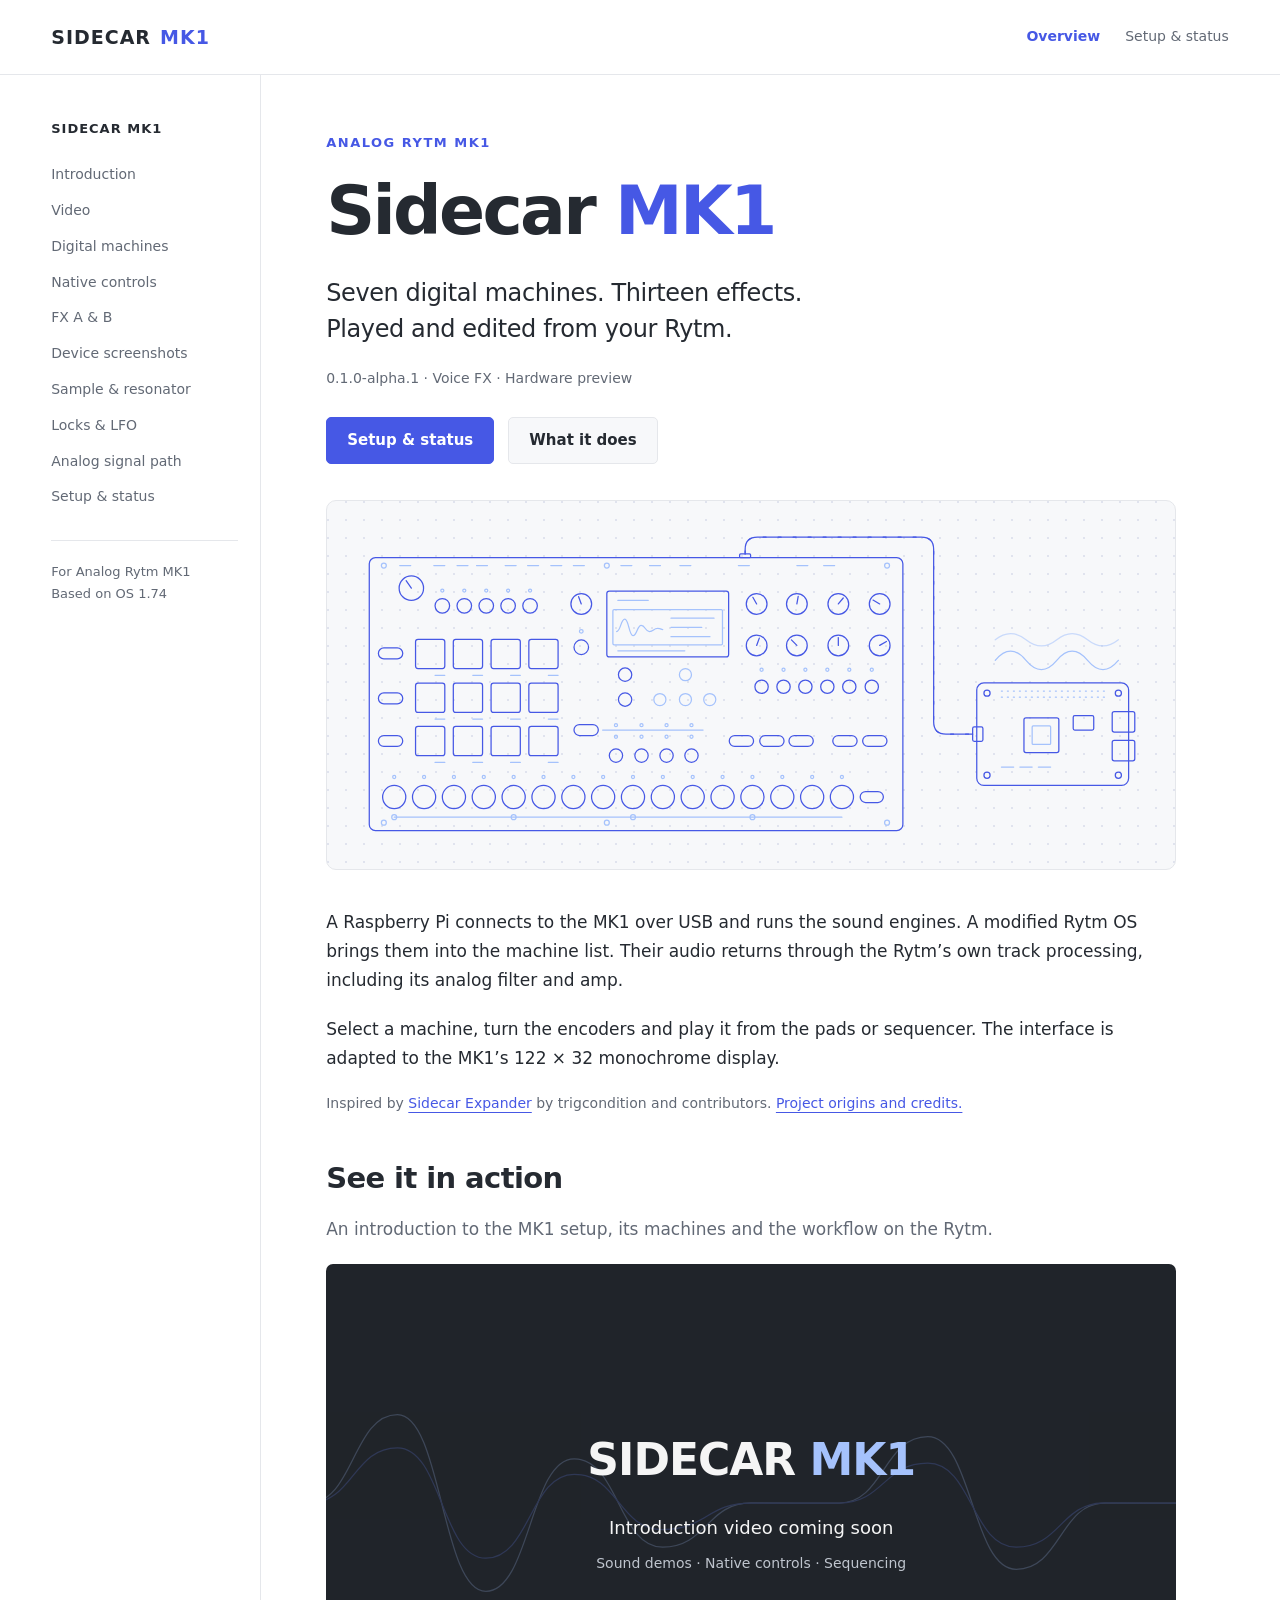
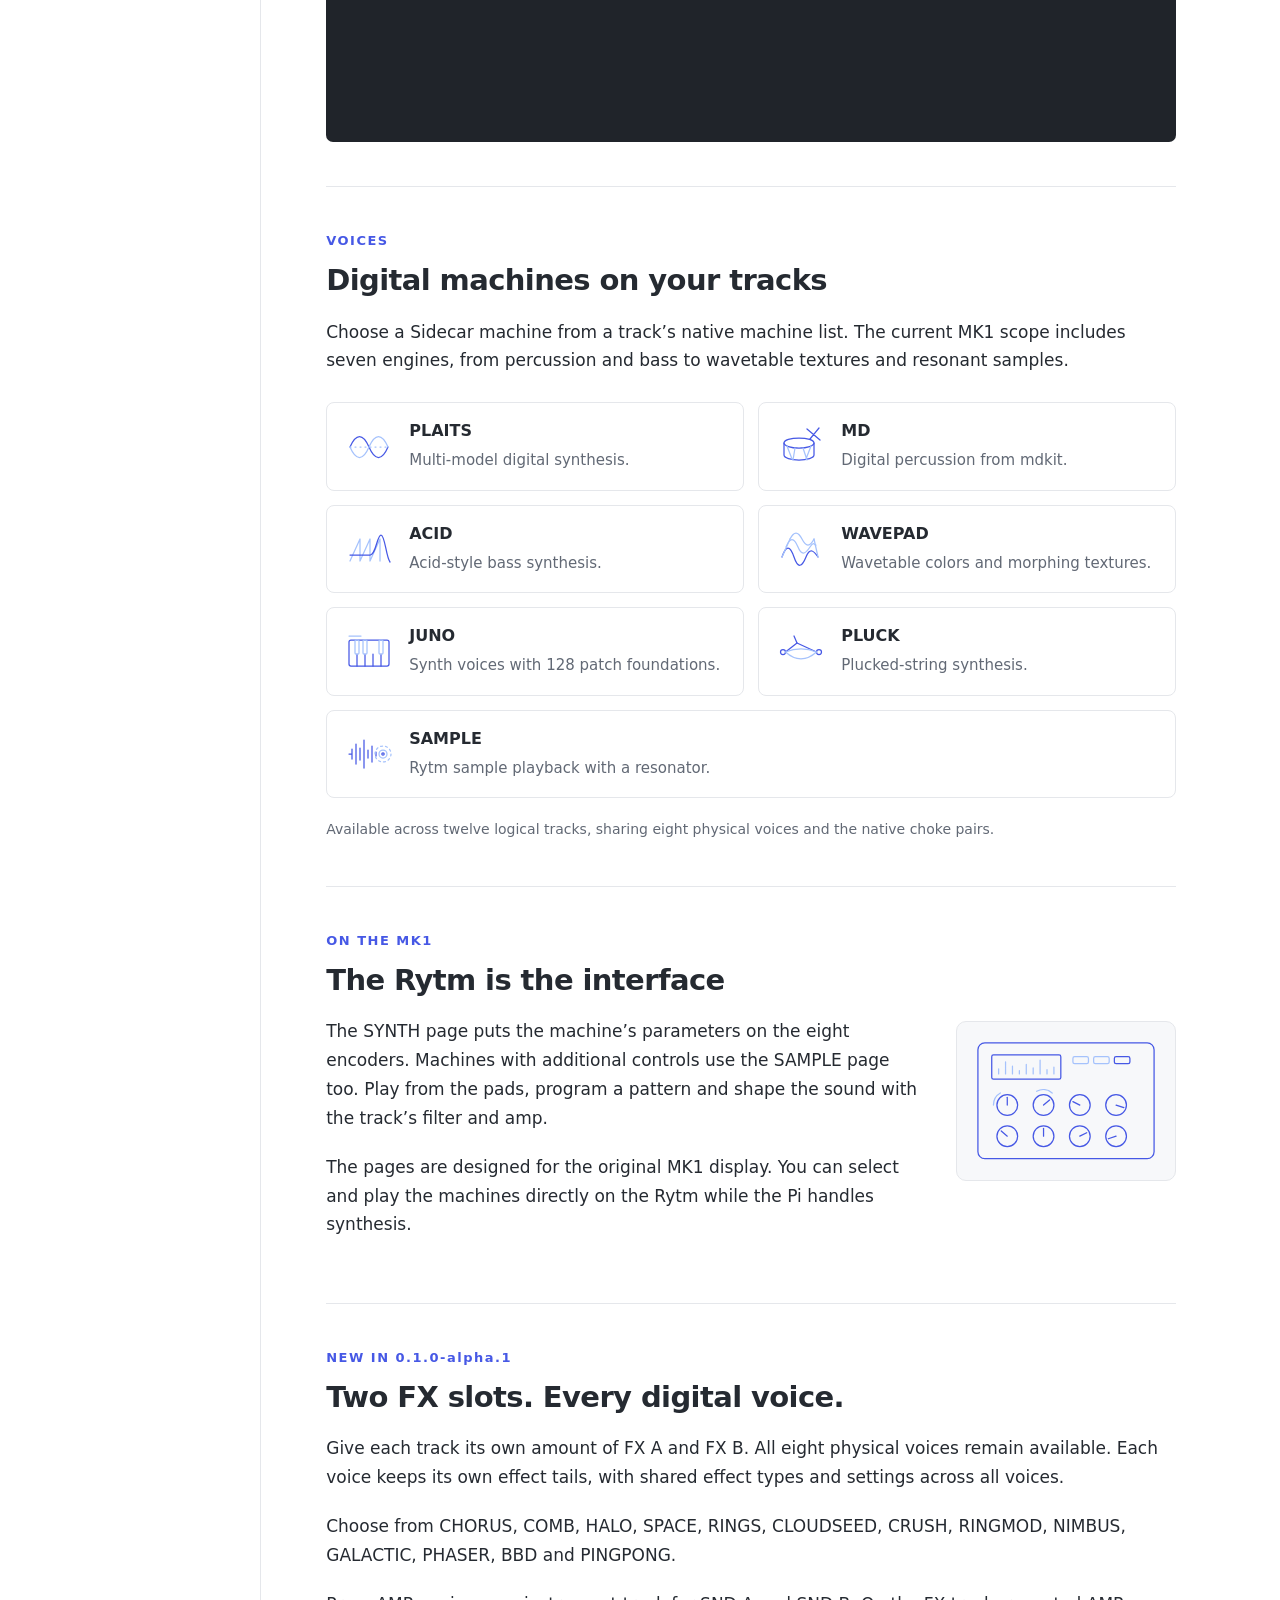
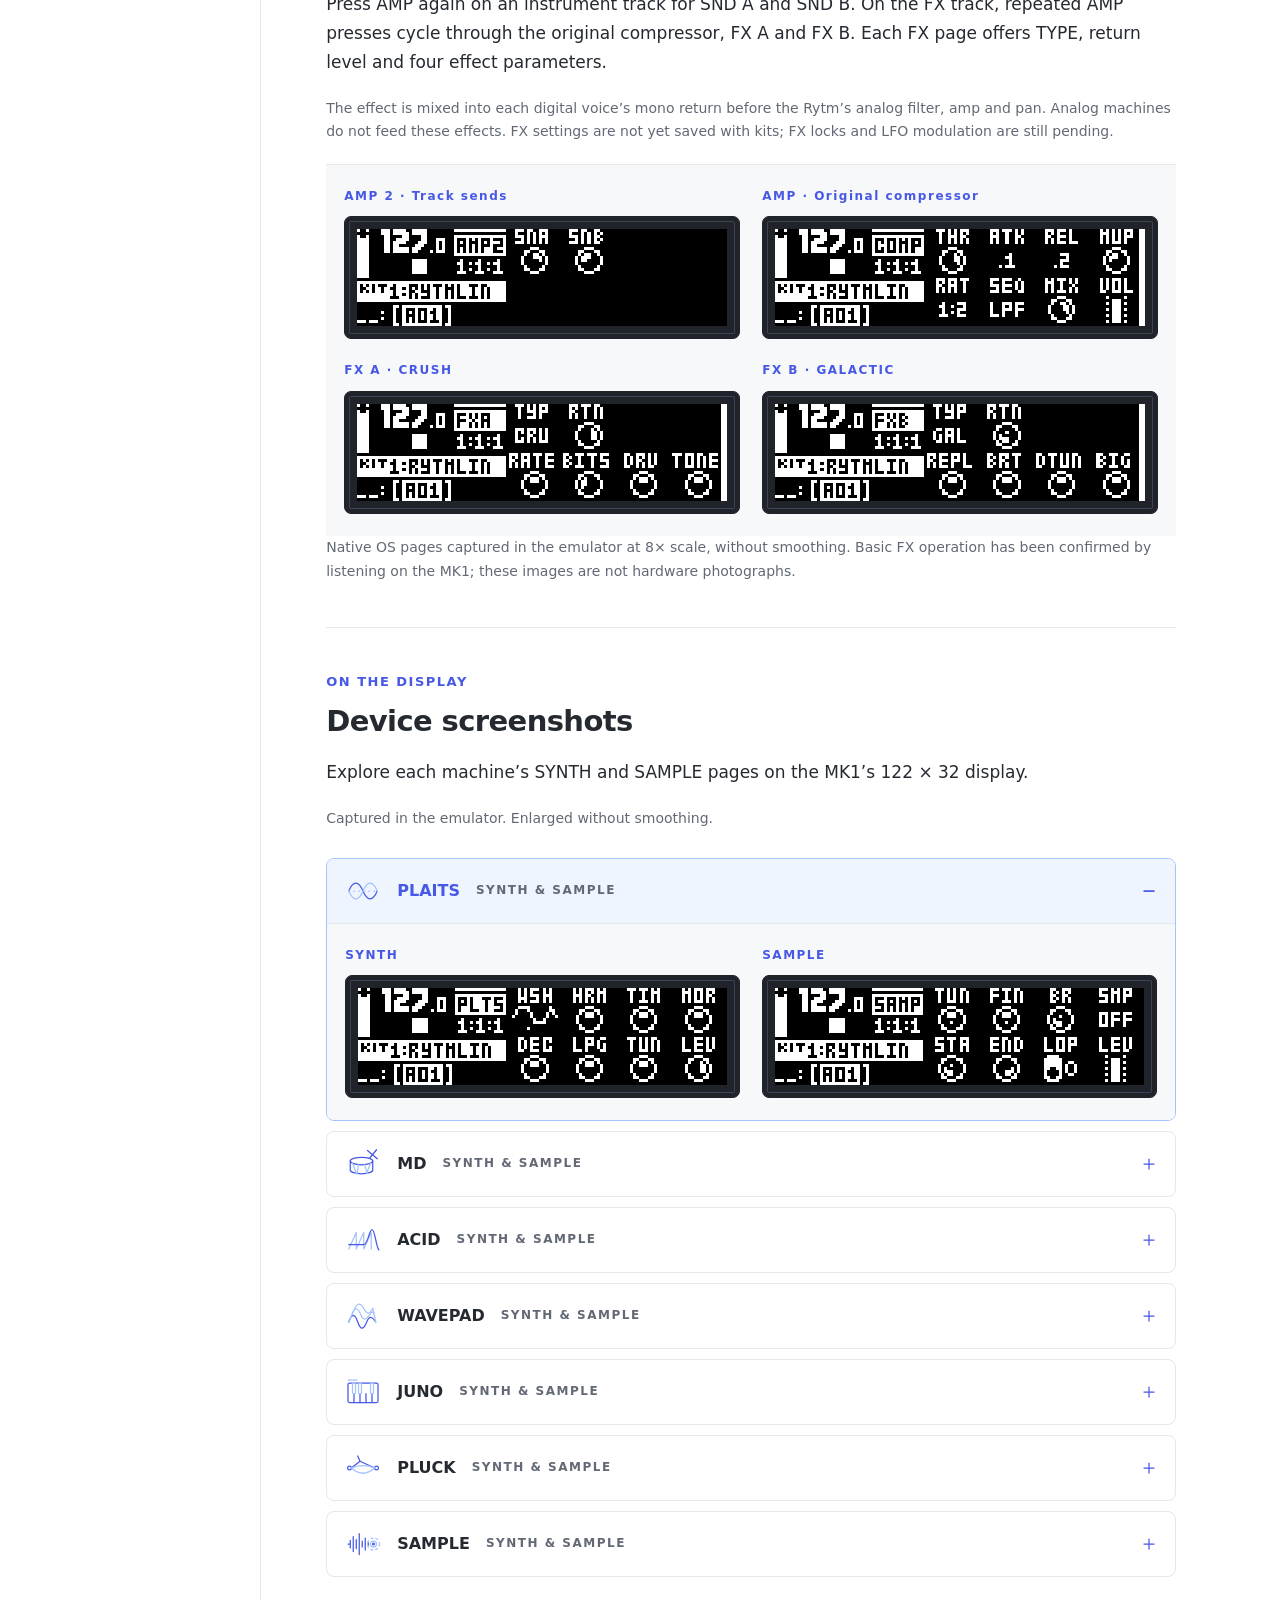
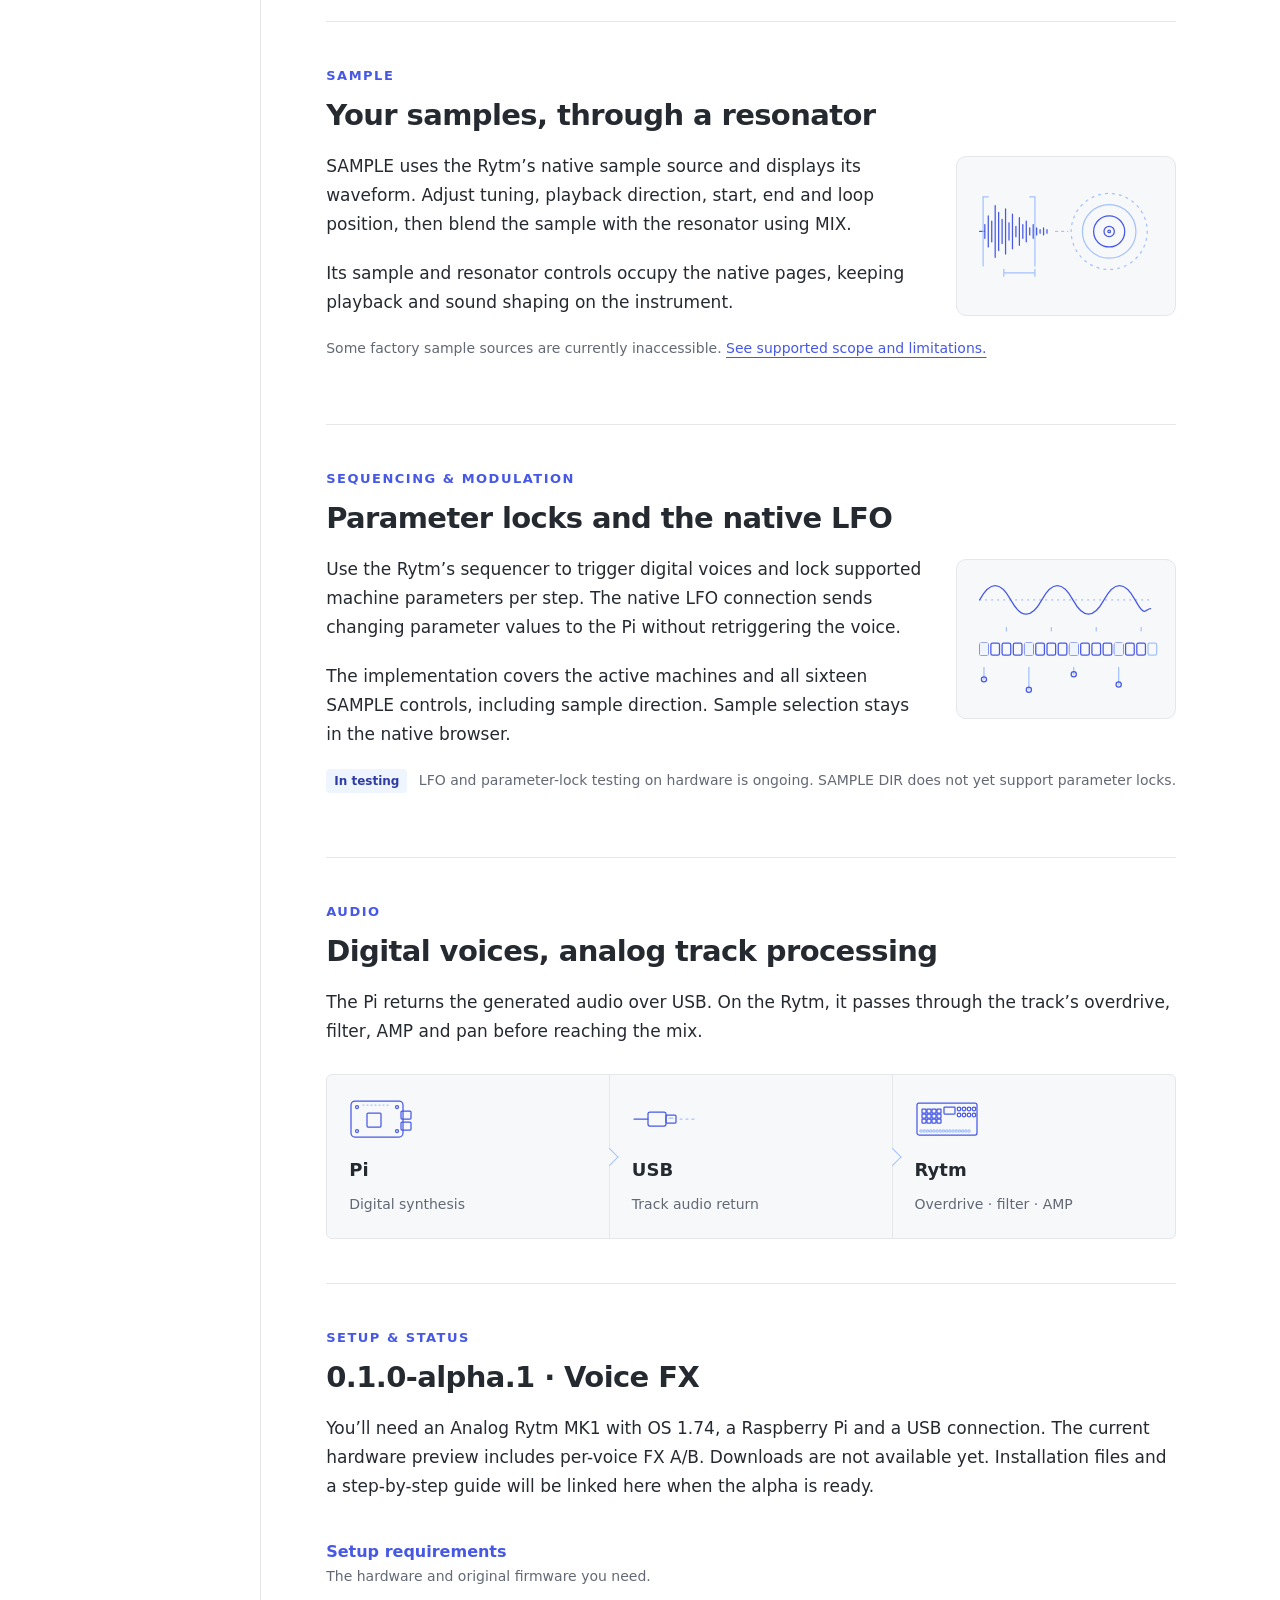
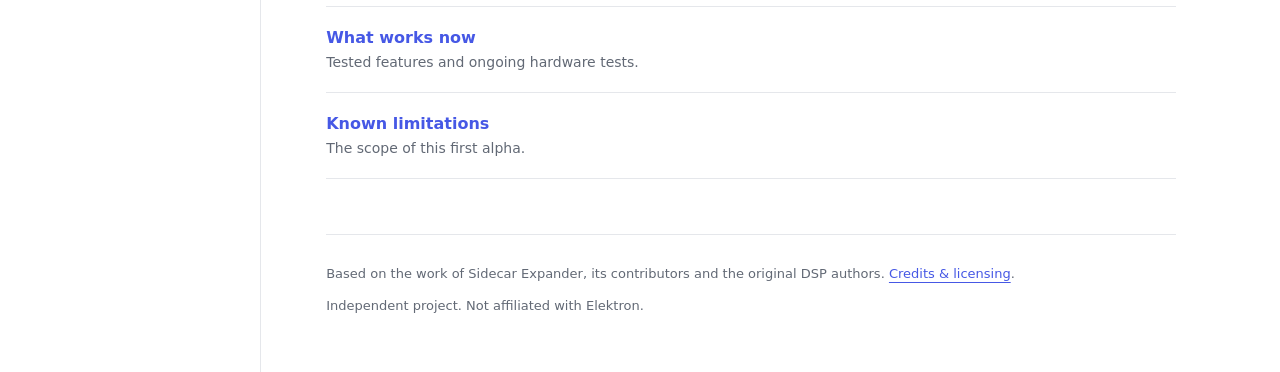
==== commit 92a743a9: "0.1.0-alpha.1 – Voice FX" ====
--- a/site/index.html
+++ b/site/index.html
@@ -4,7 +4,7 @@
   <meta charset="utf-8">
   <meta name="viewport" content="width=device-width, initial-scale=1">
   <title>Sidecar MK1 — Digital machines for the Analog Rytm</title>
-  <meta name="description" content="Seven digital machines for the Analog Rytm MK1. Native controls, sequencing, sample resonators and the Rytm analog signal path. Introduction, features and setup.">
+  <meta name="description" content="Seven digital machines for the Analog Rytm MK1. Native controls, 13 digital effects, sample resonators and the Rytm analog signal path.">
   <meta name="theme-color" content="#ffffff">
   <link rel="icon" href="mark.svg" type="image/svg+xml">
   <link rel="stylesheet" href="style.css">
@@ -29,6 +29,7 @@
         <a href="#video">Video</a>
         <a href="#machines">Digital machines</a>
         <a href="#controls">Native controls</a>
+        <a href="#effects">FX A &amp; B</a>
         <a href="#screens">Device screenshots</a>
         <a href="#sample">Sample &amp; resonator</a>
         <a href="#modulation">Locks &amp; LFO</a>
@@ -41,8 +42,8 @@
       <section class="intro-section">
         <p class="eyebrow">ANALOG RYTM MK1</p>
         <h1>Sidecar <span>MK1</span></h1>
-        <p class="lead">Seven digital machines for your Rytm.<br>Played and edited from the instrument itself.</p>
-        <p class="version">First alpha in preparation · Project preview</p>
+        <p class="lead">Seven digital machines. Thirteen effects.<br>Played and edited from your Rytm.</p>
+        <p class="version">0.1.0-alpha.1 · Voice FX · Hardware preview</p>
         <div class="actions">
           <a class="button" href="#setup">Setup &amp; status</a>
           <a class="button secondary" href="#machines">What it does</a>
@@ -270,6 +271,34 @@
         <p>The pages are designed for the original MK1 display. You can select and play the machines directly on the Rytm while the Pi handles synthesis.</p>
       </section>
 
+      <section class="feature" id="effects" aria-labelledby="effects-title">
+        <p class="eyebrow">NEW IN 0.1.0-alpha.1</p>
+        <h2 id="effects-title">Two FX slots. Every digital voice.</h2>
+        <p>Give each track its own amount of FX A and FX B. All eight physical voices remain available. Each voice keeps its own effect tails, with shared effect types and settings across all voices.</p>
+        <p>Choose from CHORUS, COMB, HALO, SPACE, RINGS, CLOUDSEED, CRUSH, RINGMOD, NIMBUS, GALACTIC, PHASER, BBD and PINGPONG.</p>
+        <p>Press AMP again on an instrument track for SND A and SND B. On the FX track, repeated AMP presses cycle through the original compressor, FX A and FX B. Each FX page offers TYPE, return level and four effect parameters.</p>
+        <p class="note">The effect is mixed into each digital voice’s mono return before the Rytm’s analog filter, amp and pan. Analog machines do not feed these effects. FX settings are not yet saved with kits; FX locks and LFO modulation are still pending.</p>
+        <div class="screen-pair">
+          <figure class="screen-panel">
+            <figcaption>AMP 2 · Track sends</figcaption>
+            <a href="screens/amp2.png" aria-label="Open AMP 2 · Track sends screenshot at full size"><img src="screens/amp2.png" width="976" height="256" alt="Native AMP2 page with independent send A and B controls" loading="lazy"></a>
+          </figure>
+          <figure class="screen-panel">
+            <figcaption>AMP · Original compressor</figcaption>
+            <a href="screens/compressor.png" aria-label="Open AMP · Original compressor screenshot at full size"><img src="screens/compressor.png" width="976" height="256" alt="Original Rytm compressor remains accessible" loading="lazy"></a>
+          </figure>
+          <figure class="screen-panel">
+            <figcaption>FX A · CRUSH</figcaption>
+            <a href="screens/fx-a.png" aria-label="Open FX A · CRUSH screenshot at full size"><img src="screens/fx-a.png" width="976" height="256" alt="Native FX A page with CRUSH and four parameters" loading="lazy"></a>
+          </figure>
+          <figure class="screen-panel">
+            <figcaption>FX B · GALACTIC</figcaption>
+            <a href="screens/fx-b.png" aria-label="Open FX B · GALACTIC screenshot at full size"><img src="screens/fx-b.png" width="976" height="256" alt="Native FX B page with GALACTIC and four parameters" loading="lazy"></a>
+          </figure>
+        </div>
+        <p class="note">Native OS pages captured in the emulator at 8× scale, without smoothing. Basic FX operation has been confirmed by listening on the MK1; these images are not hardware photographs.</p>
+      </section>
+
       <section class="feature" id="screens" aria-labelledby="screens-title">
         <p class="eyebrow">ON THE DISPLAY</p>
         <h2 id="screens-title">Device screenshots</h2>
@@ -450,8 +479,8 @@
 
       <section class="feature" id="setup">
         <p class="eyebrow">SETUP &amp; STATUS</p>
-        <h2>The first MK1 alpha</h2>
-        <p>You’ll need an Analog Rytm MK1 with OS 1.74, a Raspberry Pi and a USB connection. Downloads are not available yet. Installation files and a step-by-step guide will be linked here when the alpha is ready.</p>
+        <h2>0.1.0-alpha.1 · Voice FX</h2>
+        <p>You’ll need an Analog Rytm MK1 with OS 1.74, a Raspberry Pi and a USB connection. The current hardware preview includes per-voice FX A/B. Downloads are not available yet. Installation files and a step-by-step guide will be linked here when the alpha is ready.</p>
         <div class="resource-links">
           <a href="guide.html#setup"><strong>Setup requirements</strong><span>The hardware and original firmware you need.</span></a>
           <a href="guide.html#status"><strong>What works now</strong><span>Tested features and ongoing hardware tests.</span></a>
